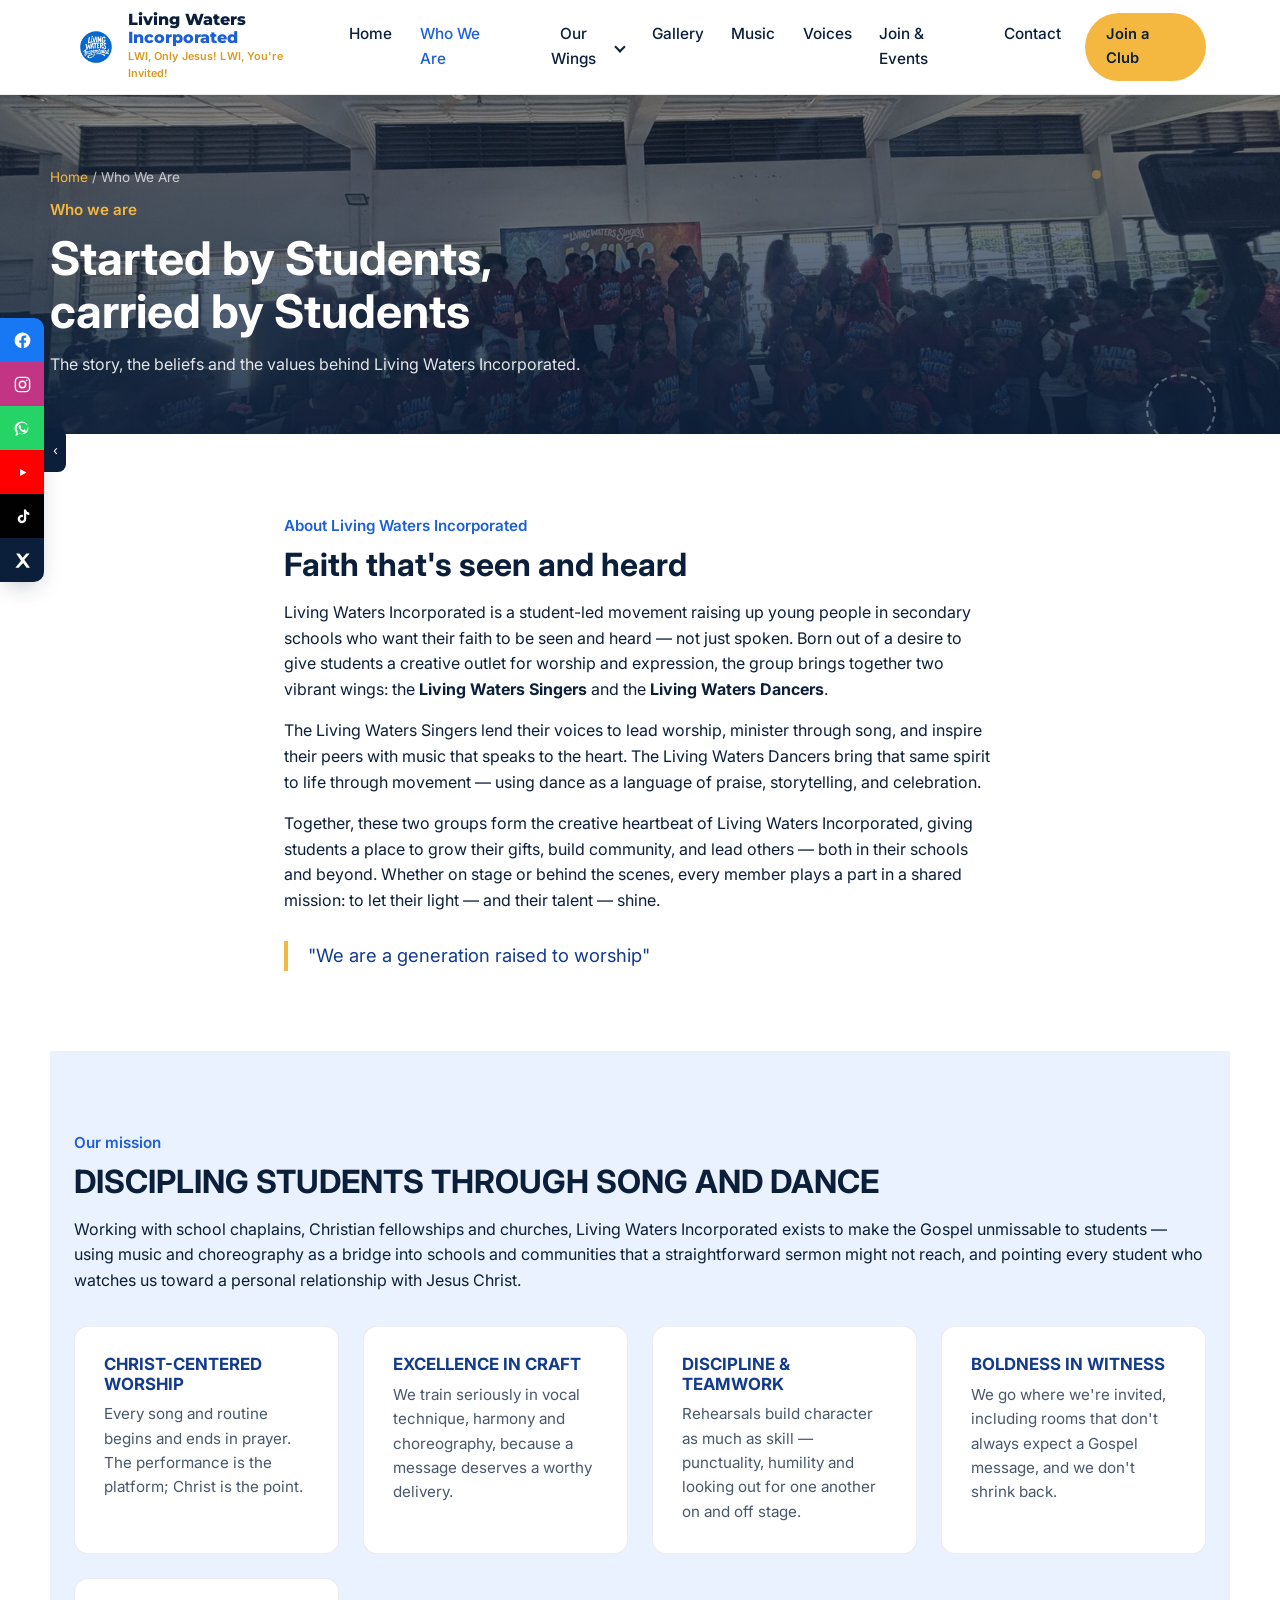
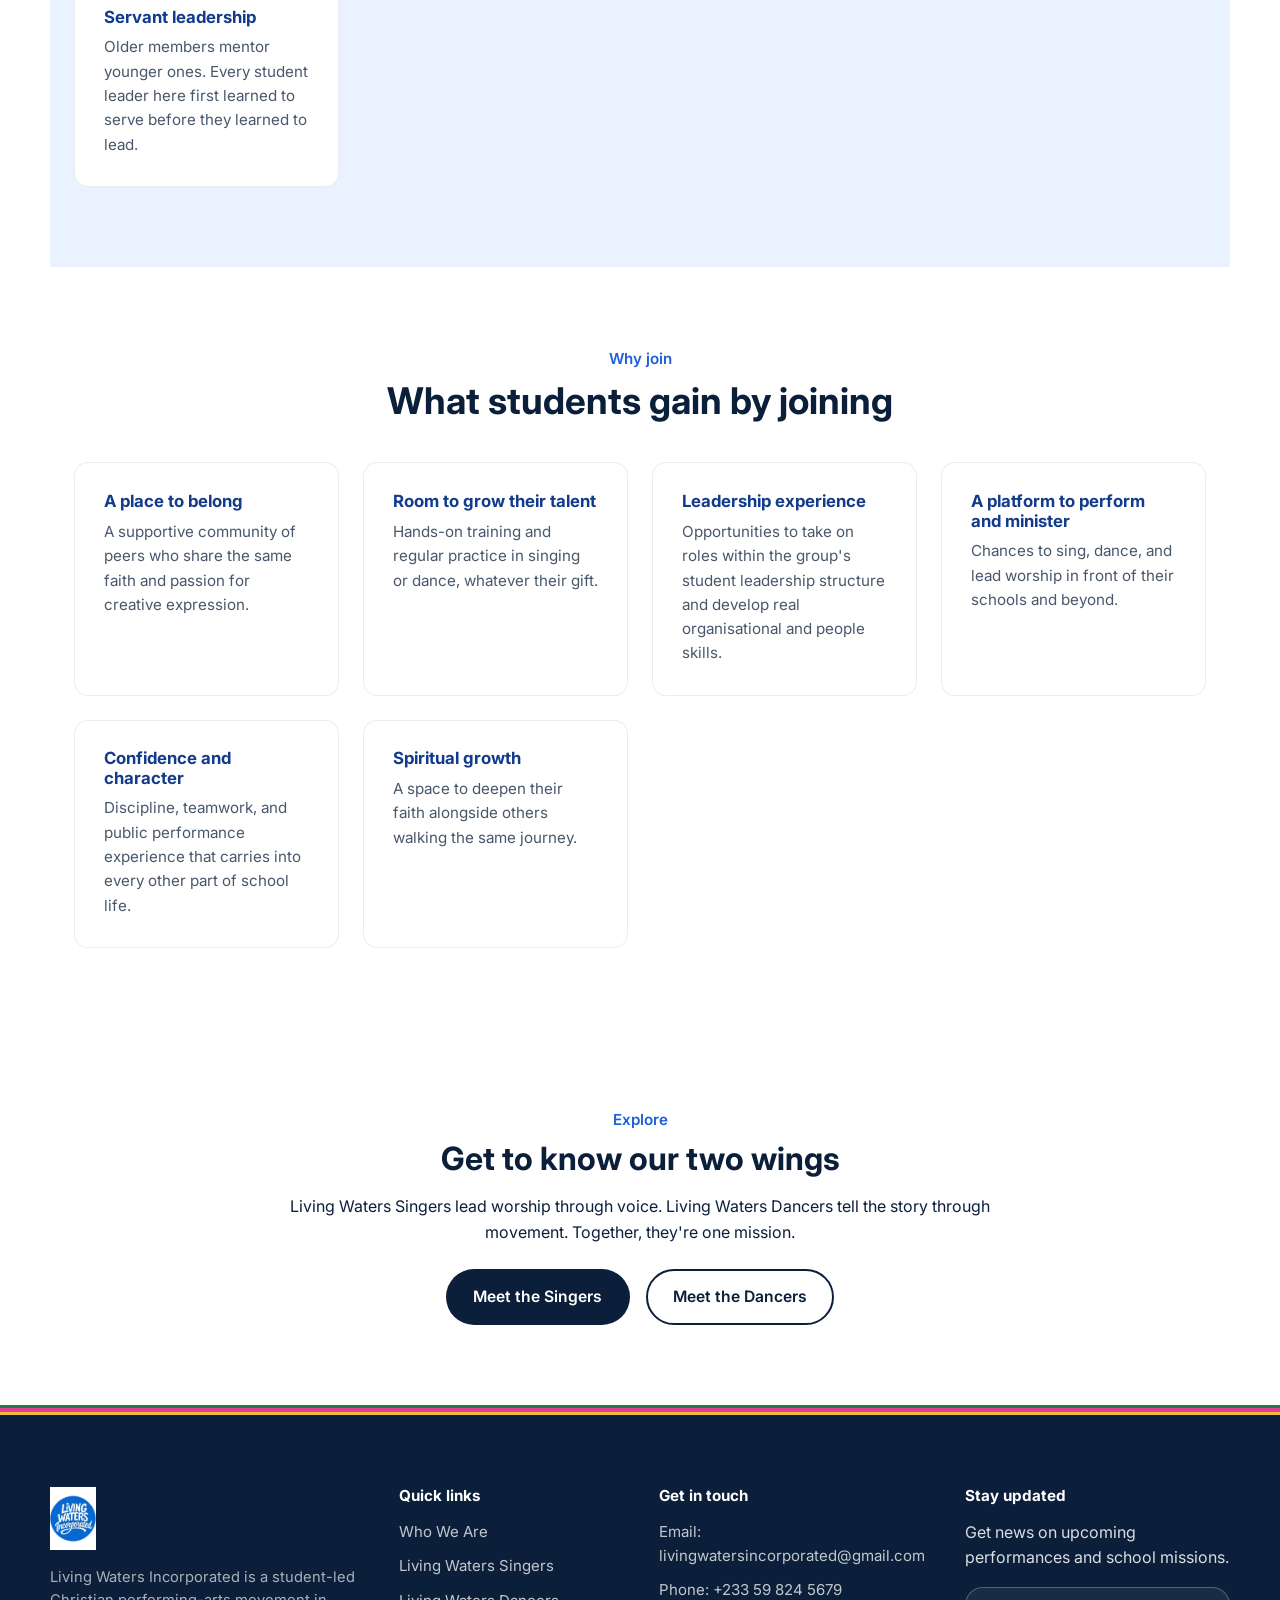
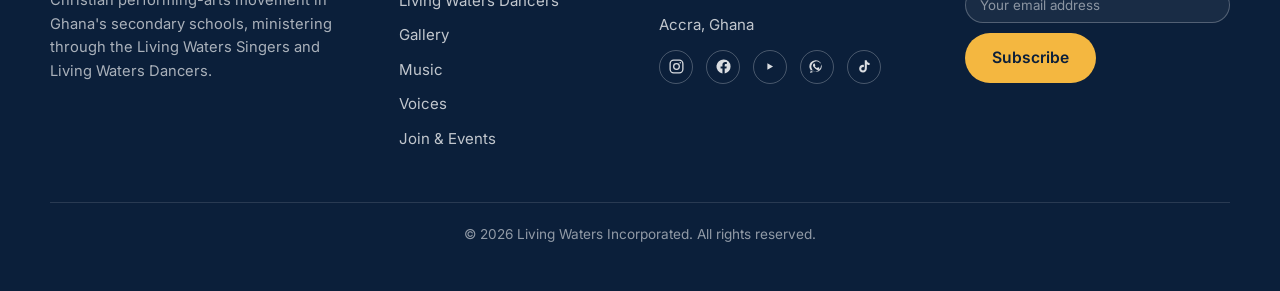
==== about.html @ fdaf9194 "Add files via upload" ====
<!DOCTYPE html>
<html lang="en">
<head>
<meta charset="UTF-8">
<meta name="viewport" content="width=device-width, initial-scale=1.0">
<title>Who We Are — Living Waters Incorporated</title>
<meta name="description" content="The story, beliefs and values behind Living Waters Incorporated.">
<link rel="icon" href="assets/img/logo.png">
<link rel="preconnect" href="https://fonts.googleapis.com">
<link href="https://fonts.googleapis.com/css2?family=Inter:wght@400;500;600;700;800&family=Montserrat:wght@700;800;900&display=swap" rel="stylesheet">
<link rel="stylesheet" href="css/style.css">
</head>
<body>

<a class="skip-link" href="#main">Skip to content</a>

<header class="site-header" id="top">
  <div class="header-inner">
    <a href="/" class="brand">
      <img src="assets/img/logo.png" alt="Living Waters Incorporated logo" class="brand-mark">
      <span class="brand-text">
        <span class="brand-name">Living Waters<br><em>Incorporated</em></span>
        <span class="brand-tagline">LWI, Only Jesus! LWI, You're Invited!</span>
      </span>
    </a>

    <nav class="main-nav" id="main-nav">
      <a href="/">Home</a>
      <a href="/about" aria-current="page">Who We Are</a>
      <div class="has-dropdown">
        <button class="dropdown-toggle" type="button" aria-haspopup="true" aria-expanded="false">
          Our Wings <span class="caret"></span>
        </button>
        <div class="dropdown">
          <a href="/singers">Living Waters Singers</a>
          <a href="/dancers">Living Waters Dancers</a>
        </div>
      </div>
      <a href="/gallery">Gallery</a>
      <a href="/music">Music</a>
      <a href="/voices">Voices</a>
      <a href="/join">Join &amp; Events</a>
      <a href="/contact">Contact</a>
    </nav>

    <div class="header-actions">
      <a href="/join" class="btn btn-gold">Join a Club</a>
      <button class="nav-toggle" id="navToggle" aria-label="Toggle menu" aria-expanded="false" aria-controls="main-nav">
        <span></span><span></span><span></span>
      </button>
    </div>
  </div>
</header>

<div class="social-float" id="socialFloat">
  <div class="social-float-icons">
    <a class="fb" href="#" aria-label="Facebook"><svg viewBox="0 0 24 24" fill="currentColor" aria-hidden="true"><path d="M22 12a10 10 0 1 0-11.5 9.9v-7H7.9V12h2.6V9.8c0-2.6 1.6-4 3.9-4 1.1 0 2.3.2 2.3.2v2.5h-1.3c-1.3 0-1.7.8-1.7 1.6V12h2.9l-.5 2.9h-2.4v7A10 10 0 0 0 22 12z"/></svg></a>
    <a class="ig" href="https://www.instagram.com/thelivingwatersinc?stkn=MWZjanM5ZnF5bHkyMg==" target="_blank" rel="noopener" aria-label="Instagram"><svg viewBox="0 0 24 24" fill="none" stroke="currentColor" stroke-width="1.8" aria-hidden="true"><rect x="3" y="3" width="18" height="18" rx="5"/><circle cx="12" cy="12" r="4"/><circle cx="17.3" cy="6.7" r="1.1" fill="currentColor" stroke="none"/></svg></a>
    <a class="wa" href="https://wa.me/message/M225V5LJNNC3F1" target="_blank" rel="noopener" aria-label="WhatsApp"><svg viewBox="0 0 24 24" fill="currentColor" aria-hidden="true"><path d="M17.6 6.3A8.8 8.8 0 1 0 7.2 19.9L3 21l1.2-4.1A8.8 8.8 0 0 0 17.6 6.3zM12 19.3a7.3 7.3 0 0 1-3.7-1l-.3-.2-2.5.7.7-2.4-.2-.3A7.3 7.3 0 1 1 12 19.3zm4-5.5c-.2-.1-1.3-.6-1.5-.7-.2-.1-.3-.1-.5.1s-.6.7-.8.9-.3.2-.5.1a6 6 0 0 1-1.8-1.1 6.6 6.6 0 0 1-1.2-1.5c-.1-.2 0-.3.1-.4l.3-.4.2-.3v-.3c0-.1 0-.3-.1-.4s-.5-1.2-.7-1.7-.4-.4-.5-.4h-.5a.9.9 0 0 0-.6.3 2.8 2.8 0 0 0-.9 2.1 4.9 4.9 0 0 0 1 2.5 11 11 0 0 0 4.4 3.9c1.6.7 1.6.5 1.9.4a2.4 2.4 0 0 0 1.5-1.1c.2-.4.2-.7.1-.9s-.2-.1-.4-.2z"/></svg></a>
    <a class="yt" href="https://youtube.com/@thelivingwaterssingers?si=qNHP8lJGj5VKynJq" target="_blank" rel="noopener" aria-label="YouTube"><svg viewBox="0 0 24 24" fill="currentColor" aria-hidden="true"><path d="M9 7.5v9l8-4.5-8-4.5z"/></svg></a>
    <a class="tt" href="https://www.tiktok.com/@thelivingwatersinc?_r=1&_t=ZS-99l5q9Z5Kop" target="_blank" rel="noopener" aria-label="TikTok"><svg viewBox="0 0 24 24" fill="currentColor" aria-hidden="true"><path d="M16.5 3c.4 2.3 1.8 3.8 4.1 4v3c-1.4 0-2.7-.4-3.9-1.2v6.1c0 3.3-2.2 5.6-5.4 5.6-3 0-5.4-2.3-5.4-5.4 0-3 2.4-5.4 5.4-5.4.4 0 .8 0 1.2.1v3.1c-.4-.1-.8-.2-1.2-.2-1.3 0-2.4 1.1-2.4 2.4 0 1.4 1.1 2.4 2.4 2.4 1.5 0 2.5-1.1 2.5-2.7V3h2.7z"/></svg></a>
    <a class="x" href="#" aria-label="X (Twitter)"><svg viewBox="0 0 24 24" fill="currentColor" aria-hidden="true"><path d="M4 3h4.2l4 5.4L16.8 3H21l-6.7 8.2L21.4 21h-4.2l-4.4-5.9L7 21H3l7.1-8.7L4 3z"/></svg></a>
  </div>
  <button class="social-float-toggle" id="socialFloatToggle" aria-expanded="true" aria-label="Toggle social links">
    <span class="chev">&#8249;</span>
  </button>
</div>

<main id="main">
<section class="page-hero">
    <img src="assets/img/about.jpg" alt="">
    <div class="scrim"></div>
    <div class="hi-decor" aria-hidden="true">
      <span class="float-dot" style="width:9px;height:9px; top:22%; right:14%; color:var(--gold);"></span>
      <span class="float-ring" style="width:70px;height:70px; bottom:-10px; right:5%; color:#fff;"></span>
    </div>
    <div class="page-hero-content">
      <p class="breadcrumb"><a href="/">Home</a> / Who We Are</p>
      <p class="kicker" style="color:var(--gold)">Who we are</p>
      <h1>Started by Students, carried by Students</h1>
      <p class="page-hero-lede">The story, the beliefs and the values behind Living Waters Incorporated.</p>
    </div>
  </section>
  <section class="content-section narrow">
    <p class="kicker">About Living Waters Incorporated</p>
    <h2>Faith that's seen and heard</h2>
    <p>Living Waters Incorporated is a student-led movement raising up young people in secondary schools who want their faith to be seen and heard — not just spoken. Born out of a desire to give students a creative outlet for worship and expression, the group brings together two vibrant wings: the <strong>Living Waters Singers</strong> and the <strong>Living Waters Dancers</strong>.</p>
    <p>The Living Waters Singers lend their voices to lead worship, minister through song, and inspire their peers with music that speaks to the heart. The Living Waters Dancers bring that same spirit to life through movement — using dance as a language of praise, storytelling, and celebration.</p>
    <p>Together, these two groups form the creative heartbeat of Living Waters Incorporated, giving students a place to grow their gifts, build community, and lead others — both in their schools and beyond. Whether on stage or behind the scenes, every member plays a part in a shared mission: to let their light — and their talent — shine.</p>
    <blockquote class="pull-quote">"We are a generation raised to worship"</blockquote>
  </section>

  <section class="content-section tint">
    <p class="kicker">Our mission</p>
    <h2>DISCIPLING STUDENTS THROUGH SONG AND DANCE</h2>
    <p>Working with school chaplains, Christian fellowships and churches, Living Waters Incorporated exists to make the Gospel unmissable to students — using music and choreography as a bridge into schools and communities that a straightforward sermon might not reach, and pointing every student who watches us toward a personal relationship with Jesus Christ.</p>

    <div class="values-grid">
      <div class="value-card">
        <h3>CHRIST-CENTERED WORSHIP</h3>
        <p>Every song and routine begins and ends in prayer. The performance is the platform; Christ is the point.</p>
      </div>
      <div class="value-card">
        <h3>EXCELLENCE IN CRAFT</h3>
        <p>We train seriously in vocal technique, harmony and choreography, because a message deserves a worthy delivery.</p>
      </div>
      <div class="value-card">
        <h3>DISCIPLINE &amp; TEAMWORK</h3>
        <p>Rehearsals build character as much as skill — punctuality, humility and looking out for one another on and off stage.</p>
      </div>
      <div class="value-card">
        <h3>BOLDNESS IN WITNESS</h3>
        <p>We go where we're invited, including rooms that don't always expect a Gospel message, and we don't shrink back.</p>
      </div>
      <div class="value-card">
        <h3>Servant leadership</h3>
        <p>Older members mentor younger ones. Every student leader here first learned to serve before they learned to lead.</p>
      </div>
    </div>
  </section>

  <section class="content-section">
    <div class="section-head">
      <p class="kicker">Why join</p>
      <h2>What students gain by joining</h2>
    </div>
    <div class="values-grid">
      <div class="value-card">
        <h3>A place to belong</h3>
        <p>A supportive community of peers who share the same faith and passion for creative expression.</p>
      </div>
      <div class="value-card">
        <h3>Room to grow their talent</h3>
        <p>Hands-on training and regular practice in singing or dance, whatever their gift.</p>
      </div>
      <div class="value-card">
        <h3>Leadership experience</h3>
        <p>Opportunities to take on roles within the group's student leadership structure and develop real organisational and people skills.</p>
      </div>
      <div class="value-card">
        <h3>A platform to perform and minister</h3>
        <p>Chances to sing, dance, and lead worship in front of their schools and beyond.</p>
      </div>
      <div class="value-card">
        <h3>Confidence and character</h3>
        <p>Discipline, teamwork, and public performance experience that carries into every other part of school life.</p>
      </div>
      <div class="value-card">
        <h3>Spiritual growth</h3>
        <p>A space to deepen their faith alongside others walking the same journey.</p>
      </div>
    </div>
  </section>

  <section class="content-section narrow" style="text-align:center;">
    <p class="kicker">Explore</p>
    <h2>Get to know our two wings</h2>
    <p>Living Waters Singers lead worship through voice. Living Waters Dancers tell the story through movement. Together, they're one mission.</p>
    <div class="join-actions" style="justify-content:center; display:flex; gap:1em; flex-wrap:wrap;">
      <a href="/singers" class="btn btn-navy">Meet the Singers</a>
      <a href="/dancers" class="btn btn-outline-navy">Meet the Dancers</a>
    </div>
  </section>

</main>

<div class="brand-stripe"><span class="s1"></span><span class="s2"></span><span class="s3"></span></div>

<footer class="site-footer" id="contact-footer">
  <div class="footer-grid">
    <div class="footer-brand">
      <img src="assets/img/logo.png" alt="Living Waters Incorporated logo" class="footer-logo">
      <p>Living Waters Incorporated is a student-led Christian performing-arts movement in Ghana's secondary schools, ministering through the Living Waters Singers and Living Waters Dancers.</p>
    </div>

    <div class="footer-links">
      <h4>Quick links</h4>
      <a href="/about">Who We Are</a>
      <a href="/singers">Living Waters Singers</a>
      <a href="/dancers">Living Waters Dancers</a>
      <a href="/gallery">Gallery</a>
      <a href="/music">Music</a>
      <a href="/voices">Voices</a>
      <a href="/join">Join &amp; Events</a>
    </div>

    <div class="footer-contact">
      <h4>Get in touch</h4>
      <p>Email: <a href="mailto:livingwatersincorporated@gmail.com">livingwatersincorporated@gmail.com</a></p>
      <p>Phone: <a href="tel:+233598245679">+233 59 824 5679</a></p>
      <p>Accra, Ghana</p>
      <div class="footer-social">
        <a href="https://www.instagram.com/thelivingwatersinc?stkn=MWZjanM5ZnF5bHkyMg==" target="_blank" rel="noopener" aria-label="Instagram"><svg viewBox="0 0 24 24" fill="none" stroke="currentColor" stroke-width="1.8" aria-hidden="true"><rect x="3" y="3" width="18" height="18" rx="5"/><circle cx="12" cy="12" r="4"/><circle cx="17.3" cy="6.7" r="1.1" fill="currentColor" stroke="none"/></svg></a>
        <a href="#" aria-label="Facebook"><svg viewBox="0 0 24 24" fill="currentColor" aria-hidden="true"><path d="M22 12a10 10 0 1 0-11.5 9.9v-7H7.9V12h2.6V9.8c0-2.6 1.6-4 3.9-4 1.1 0 2.3.2 2.3.2v2.5h-1.3c-1.3 0-1.7.8-1.7 1.6V12h2.9l-.5 2.9h-2.4v7A10 10 0 0 0 22 12z"/></svg></a>
        <a href="https://youtube.com/@thelivingwaterssingers?si=qNHP8lJGj5VKynJq" target="_blank" rel="noopener" aria-label="YouTube"><svg viewBox="0 0 24 24" fill="currentColor" aria-hidden="true"><path d="M9 7.5v9l8-4.5-8-4.5z"/></svg></a>
        <a href="https://wa.me/message/M225V5LJNNC3F1" target="_blank" rel="noopener" aria-label="WhatsApp"><svg viewBox="0 0 24 24" fill="currentColor" aria-hidden="true"><path d="M17.6 6.3A8.8 8.8 0 1 0 7.2 19.9L3 21l1.2-4.1A8.8 8.8 0 0 0 17.6 6.3zM12 19.3a7.3 7.3 0 0 1-3.7-1l-.3-.2-2.5.7.7-2.4-.2-.3A7.3 7.3 0 1 1 12 19.3zm4-5.5c-.2-.1-1.3-.6-1.5-.7-.2-.1-.3-.1-.5.1s-.6.7-.8.9-.3.2-.5.1a6 6 0 0 1-1.8-1.1 6.6 6.6 0 0 1-1.2-1.5c-.1-.2 0-.3.1-.4l.3-.4.2-.3v-.3c0-.1 0-.3-.1-.4s-.5-1.2-.7-1.7-.4-.4-.5-.4h-.5a.9.9 0 0 0-.6.3 2.8 2.8 0 0 0-.9 2.1 4.9 4.9 0 0 0 1 2.5 11 11 0 0 0 4.4 3.9c1.6.7 1.6.5 1.9.4a2.4 2.4 0 0 0 1.5-1.1c.2-.4.2-.7.1-.9s-.2-.1-.4-.2z"/></svg></a>
        <a href="https://www.tiktok.com/@thelivingwatersinc?_r=1&_t=ZS-99l5q9Z5Kop" target="_blank" rel="noopener" aria-label="TikTok"><svg viewBox="0 0 24 24" fill="currentColor" aria-hidden="true"><path d="M16.5 3c.4 2.3 1.8 3.8 4.1 4v3c-1.4 0-2.7-.4-3.9-1.2v6.1c0 3.3-2.2 5.6-5.4 5.6-3 0-5.4-2.3-5.4-5.4 0-3 2.4-5.4 5.4-5.4.4 0 .8 0 1.2.1v3.1c-.4-.1-.8-.2-1.2-.2-1.3 0-2.4 1.1-2.4 2.4 0 1.4 1.1 2.4 2.4 2.4 1.5 0 2.5-1.1 2.5-2.7V3h2.7z"/></svg></a>
      </div>
    </div>

    <div class="footer-newsletter">
      <h4>Stay updated</h4>
      <p>Get news on upcoming performances and school missions.</p>
      <form id="newsletterForm" class="newsletter-form">
        <label for="newsletterEmail" class="sr-only">Email address</label>
        <input type="email" id="newsletterEmail" placeholder="Your email address" required>
        <button type="submit" class="btn btn-gold">Subscribe</button>
      </form>
      <p class="form-note" id="newsletterNote" role="status"></p>
    </div>
  </div>

  <div class="footer-bottom">
    <p>&copy; <span id="year"></span> Living Waters Incorporated. All rights reserved.</p>
  </div>
</footer>

<button id="backToTop" class="back-to-top" aria-label="Back to top">&#8593;</button>

<div class="lightbox" id="lightbox" hidden>
  <button class="lightbox-close" id="lightboxClose" aria-label="Close image">&times;</button>
  <img src="" alt="" id="lightboxImg">
  <video id="lightboxVideo" controls playsinline hidden></video>
</div>

<script src="js/emailjs.js"></script>
<script src="js/script.js"></script>
<script src="js/tawkto.js" async></script>
</body>
</html>
---- css/style.css ----
/* ============================================
   Living Waters Incorporated — Stylesheet
   ============================================ */

:root {
  --ink: #0B1F3A;
  --blue: #1E5FD8;
  --blue-deep: #123B8C;
  --sky: #EAF2FF;
  --white: #FFFFFF;
  --gold: #F4B740;
  --gold-deep: #DA9A1F;
  --green: #1F7A4D;
  --green-bright: #34B36A;
  --pink: #E63E96;

  --font-display: "Inter", "Segoe UI", sans-serif;
  --font-body: "Inter", "Segoe UI", sans-serif;

  --max-width: 1180px;
  --radius: 14px;
  --transition: 220ms ease;
}

/* ---------- Reset ---------- */
* { box-sizing: border-box; }
html { scroll-behavior: smooth; }
body {
  margin: 0;
  font-family: var(--font-body);
  color: var(--ink);
  background: var(--white);
  line-height: 1.6;
  -webkit-font-smoothing: antialiased;
}
img { max-width: 100%; display: block; }
a { color: inherit; text-decoration: none; }
h1, h2, h3, h4 {
  font-family: var(--font-display);
  font-weight: 700;
  line-height: 1.15;
  margin: 0 0 0.5em;
}
p { margin: 0 0 1em; }
ul { margin: 0; padding: 0; list-style: none; }
button { font-family: inherit; cursor: pointer; }

.sr-only {
  position: absolute;
  width: 1px; height: 1px;
  padding: 0; margin: -1px;
  overflow: hidden;
  clip: rect(0,0,0,0);
  white-space: nowrap; border: 0;
}

.skip-link {
  position: absolute;
  left: -999px;
  top: 0;
  background: var(--gold);
  color: var(--ink);
  padding: 10px 16px;
  z-index: 1000;
  font-weight: 600;
}
.skip-link:focus { left: 10px; top: 10px; }

:focus-visible {
  outline: 3px solid var(--gold);
  outline-offset: 2px;
}

.kicker {
  font-family: var(--font-body);
  font-weight: 600;
  font-size: 0.95rem;
  color: var(--blue);
  margin: 0 0 0.6em;
}
.section-head.light .kicker { color: var(--gold); }

/* ---------- Buttons ---------- */
.btn {
  display: inline-block;
  padding: 0.85em 1.6em;
  border-radius: 999px;
  font-weight: 600;
  font-size: 0.98rem;
  transition: transform var(--transition), background var(--transition), box-shadow var(--transition);
  border: 2px solid transparent;
}
.btn:hover { transform: translateY(-2px); }

.btn-gold {
  background: var(--gold);
  color: var(--ink);
}
.btn-gold:hover { background: var(--gold-deep); }

.btn-outline {
  background: transparent;
  color: var(--white);
  border-color: rgba(255,255,255,0.7);
}
.btn-outline:hover { background: rgba(255,255,255,0.12); }

.btn-navy {
  background: var(--ink);
  color: var(--white);
}
.btn-navy:hover { background: var(--blue-deep); }

.btn-outline-navy {
  background: transparent;
  color: var(--ink);
  border-color: var(--ink);
}
.btn-outline-navy:hover { background: var(--ink); color: var(--white); }

.link-arrow {
  display: inline-flex;
  align-items: center;
  gap: 0.4em;
  font-weight: 600;
  color: var(--blue);
  border-bottom: 2px solid transparent;
  transition: border-color var(--transition);
}
.link-arrow:hover { border-color: var(--blue); }
.wing-dancers .link-arrow { color: var(--gold-deep); }
.wing-dancers .link-arrow:hover { border-color: var(--gold-deep); }

/* ---------- Nav dropdown ---------- */
.has-dropdown { position: relative; }
.dropdown-toggle {
  background: none;
  border: none;
  font: inherit;
  color: inherit;
  padding: 0.3em 0;
  display: inline-flex;
  align-items: center;
  gap: 0.35em;
}
.dropdown-toggle .caret {
  width: 8px; height: 8px;
  border-right: 2px solid currentColor;
  border-bottom: 2px solid currentColor;
  transform: rotate(45deg);
  transition: transform var(--transition);
}
.has-dropdown.open .dropdown-toggle .caret { transform: rotate(-135deg); }

.dropdown {
  position: absolute;
  top: calc(100% + 12px);
  left: 50%;
  transform: translate(-50%, 6px);
  background: var(--white);
  border-radius: 12px;
  box-shadow: 0 18px 40px -18px rgba(11,31,58,0.4);
  padding: 0.5em;
  min-width: 190px;
  opacity: 0;
  pointer-events: none;
  transition: opacity var(--transition), transform var(--transition);
  z-index: 10;
}
.dropdown a {
  display: block;
  padding: 0.6em 0.8em;
  border-radius: 8px;
  font-size: 0.94rem;
}
.dropdown a:hover { background: var(--sky); }

@media (hover: hover) {
  .has-dropdown:hover .dropdown { opacity: 1; pointer-events: auto; transform: translate(-50%, 0); }
}
.has-dropdown.open .dropdown { opacity: 1; pointer-events: auto; transform: translate(-50%, 0); }

.main-nav a[aria-current="page"],
.main-nav .dropdown-toggle[aria-current="page"] { color: var(--blue); }

/* ---------- Page hero (sub-pages) ---------- */
.page-hero {
  position: relative;
  padding: 4.5em 1.5em 3.5em;
  color: var(--white);
  overflow: hidden;
  min-height: 280px;
  display: flex;
  align-items: flex-end;
}
.page-hero img {
  position: absolute; inset: 0;
  width: 100%; height: 100%;
  object-fit: cover;
  z-index: 0;
}
.page-hero .scrim {
  position: absolute; inset: 0;
  background: linear-gradient(180deg, rgba(11,31,58,0.45) 0%, rgba(11,31,58,0.88) 100%);
  z-index: 1;
}
.page-hero-content {
  position: relative;
  z-index: 2;
  max-width: var(--max-width);
  margin: 0 auto;
  width: 100%;
}
.breadcrumb {
  font-size: 0.85rem;
  color: rgba(255,255,255,0.7);
  margin-bottom: 0.7em;
}
.breadcrumb a { color: var(--gold); }
.breadcrumb a:hover { text-decoration: underline; }
.page-hero h1 {
  font-size: clamp(1.9rem, 4.2vw, 2.9rem);
  max-width: 20ch;
  margin-bottom: 0.3em;
}
.page-hero-lede {
  max-width: 56ch;
  color: rgba(255,255,255,0.88);
  margin: 0;
}

/* ---------- Generic content section ---------- */
.content-section { padding: 5em 1.5em; max-width: var(--max-width); margin: 0 auto; }
.content-section.narrow { max-width: 760px; }
.content-section h2 { font-size: clamp(1.5rem, 3vw, 2rem); }
.content-section.tint { background: var(--sky); }

.values-grid {
  display: grid;
  grid-template-columns: repeat(auto-fit, minmax(220px, 1fr));
  gap: 1.5em;
  margin-top: 2em;
}
.value-card {
  background: var(--white);
  border: 1px solid rgba(11,31,58,0.08);
  border-radius: var(--radius);
  padding: 1.8em;
}
.value-card h3 { font-size: 1.05rem; color: var(--blue-deep); }
.value-card p { margin: 0; font-size: 0.95rem; color: rgba(11,31,58,0.75); }

/* ---------- Wing detail pages ---------- */
.wing-detail-hero { display: grid; grid-template-columns: 1fr 1fr; gap: 3em; align-items: center; }
.wing-detail-hero img { border-radius: var(--radius); box-shadow: 0 20px 45px -20px rgba(11,31,58,0.4); }
.wing-list { margin: 1.5em 0 0; padding: 0; }
.wing-list li {
  list-style: none;
  padding: 0.9em 0 0.9em 1.9em;
  border-bottom: 1px solid rgba(11,31,58,0.08);
  position: relative;
}
.wing-list li::before {
  content: "";
  position: absolute;
  left: 0; top: 1.25em;
  width: 9px; height: 9px;
  border-radius: 50%;
  background: var(--blue);
}
.dancers-page .wing-list li::before { background: var(--gold-deep); }

/* ---------- Promo / ad card (poster spotlight) ---------- */
.ad-card {
  display: grid;
  grid-template-columns: minmax(200px, 300px) 1fr;
  gap: 3em;
  align-items: center;
  max-width: var(--max-width);
  margin: 0 auto;
}
.ad-media img {
  width: 100%;
  border-radius: var(--radius);
  box-shadow: 0 22px 48px -20px rgba(11,31,58,0.45);
}
.ad-copy h2 { font-size: clamp(1.5rem, 3vw, 2.1rem); }

.strip-gallery {
  display: grid;
  grid-template-columns: repeat(3, 1fr);
  gap: 1em;
  margin-top: 1em;
}
.strip-gallery img { border-radius: 10px; height: 220px; object-fit: cover; }

/* ---------- Voices grid page ---------- */
.voices-page-section { background: var(--ink); color: var(--white); padding: 5em 1.5em; }
.voices-grid-page {
  max-width: var(--max-width);
  margin: 0 auto;
  display: grid;
  grid-template-columns: repeat(2, 1fr);
  gap: 1.5em;
}
.voices-grid-page .voice-card { flex: none; margin: 0; }

/* ---------- Forms (contact / join) ---------- */
.form-grid {
  display: grid;
  grid-template-columns: 1.1fr 0.9fr;
  gap: 3em;
  align-items: start;
}
.site-form {
  background: var(--white);
  border: 1px solid rgba(11,31,58,0.1);
  border-radius: var(--radius);
  padding: 2.2em;
}
.site-form .form-row { margin-bottom: 1.1em; }
.site-form label {
  display: block;
  font-size: 0.88rem;
  font-weight: 600;
  margin-bottom: 0.4em;
  color: var(--ink);
}
.site-form input,
.site-form select,
.site-form textarea {
  width: 100%;
  padding: 0.8em 1em;
  border-radius: 10px;
  border: 1px solid rgba(11,31,58,0.18);
  font-family: inherit;
  font-size: 0.96rem;
  background: var(--white);
  color: var(--ink);
}
.site-form textarea { min-height: 130px; resize: vertical; }
.site-form .form-note { color: var(--blue-deep); }

.info-card {
  background: var(--sky);
  border-radius: var(--radius);
  padding: 2.2em;
  margin-bottom: 1.5em;
}
.info-card h3 { font-size: 1.05rem; margin-bottom: 0.7em; }
.info-card p { margin-bottom: 0.6em; font-size: 0.96rem; }
.info-card a:hover { color: var(--blue); }

.map-placeholder {
  background: var(--ink);
  color: rgba(255,255,255,0.7);
  border-radius: var(--radius);
  min-height: 180px;
  display: flex;
  align-items: center;
  justify-content: center;
  font-size: 0.9rem;
  text-align: center;
  padding: 1.5em;
}

/* ---------- Music page: Apple Music + YouTube embeds ---------- */
.music-grid {
  display: grid;
  grid-template-columns: repeat(auto-fit, minmax(280px, 1fr));
  gap: 2em;
  max-width: var(--max-width);
  margin: 0 auto;
}
.music-embed {
  background: var(--white);
  border-radius: var(--radius);
  overflow: hidden;
  box-shadow: 0 18px 40px -22px rgba(11,31,58,0.35);
}
.music-embed iframe { width: 100%; border: none; display: block; }
.music-embed-caption {
  padding: 1em 1.3em 1.3em;
  font-size: 0.92rem;
  color: rgba(11,31,58,0.7);
}
.music-embed-caption strong { color: var(--ink); }

.video-grid {
  display: grid;
  grid-template-columns: repeat(auto-fit, minmax(300px, 1fr));
  gap: 1.8em;
  max-width: var(--max-width);
  margin: 0 auto;
}
.video-embed {
  position: relative;
  width: 100%;
  aspect-ratio: 16 / 9;
  border-radius: var(--radius);
  overflow: hidden;
  box-shadow: 0 18px 40px -22px rgba(11,31,58,0.35);
  background: var(--ink);
}
.video-embed iframe {
  position: absolute;
  inset: 0;
  width: 100%;
  height: 100%;
  border: none;
}

/* ---------- Photo collage (tilted overlapping frames) ---------- */
.collage {
  position: relative;
  max-width: 900px;
  margin: 3em auto 2em;
  height: 380px;
}
.collage-frame {
  position: absolute;
  border: 8px solid var(--white);
  border-radius: 4px;
  box-shadow: 0 20px 45px -18px rgba(11,31,58,0.5);
  overflow: hidden;
  transition: transform var(--transition), box-shadow var(--transition);
}
.collage-frame img { width: 100%; height: 100%; object-fit: cover; display: block; }
.collage-frame:hover { transform: scale(1.04) rotate(0deg) !important; box-shadow: 0 26px 55px -16px rgba(11,31,58,0.55); z-index: 5; }

.collage-frame.c1 { width: 34%; left: 2%; top: 12%; height: 60%; transform: rotate(-8deg); z-index: 2; }
.collage-frame.c2 { width: 38%; left: 32%; top: 0; height: 78%; transform: rotate(3deg); z-index: 3; }
.collage-frame.c3 { width: 34%; right: 2%; top: 16%; height: 62%; transform: rotate(9deg); z-index: 1; }

@media (max-width: 780px) {
  .brand-tagline { display: none; }
  .collage { height: 320px; }
  .collage-frame.c1 { width: 44%; left: 0; top: 10%; height: 50%; }
  .collage-frame.c2 { width: 48%; left: 26%; top: 0; height: 66%; }
  .collage-frame.c3 { width: 44%; right: 0; top: 20%; height: 50%; }
}

/* ---------- Event cards (join page) ---------- */
.events-list { display: grid; gap: 1.2em; margin-top: 1.5em; }
.event-card {
  display: flex;
  gap: 1.5em;
  align-items: center;
  background: var(--white);
  border: 1px solid rgba(11,31,58,0.08);
  border-radius: var(--radius);
  padding: 1.5em;
}
.event-card .event-when {
  flex: 0 0 auto;
  background: var(--sky);
  color: var(--blue-deep);
  border-radius: 10px;
  padding: 0.8em 1.1em;
  text-align: center;
  font-family: var(--font-display);
  min-width: 76px;
}
.event-card .event-when .day { display: block; font-size: 1.3rem; line-height: 1; }
.event-card .event-when .month { display: block; font-size: 0.75rem; text-transform: uppercase; }
.event-card h3 { margin: 0 0 0.3em; font-size: 1.05rem; }
.event-card p { margin: 0; font-size: 0.92rem; color: rgba(11,31,58,0.7); }

/* ---------- Header ---------- */
.site-header {
  position: sticky;
  top: 0;
  z-index: 100;
  background: rgba(255,255,255,0.92);
  backdrop-filter: blur(8px);
  border-bottom: 1px solid rgba(11,31,58,0.08);
}
.header-inner {
  max-width: var(--max-width);
  margin: 0 auto;
  padding: 0.7em 1.5em;
  display: flex;
  align-items: center;
  justify-content: space-between;
  gap: 1.5em;
}
.brand {
  display: flex;
  align-items: center;
  gap: 0.6em;
}
.brand-mark { width: 44px; height: 44px; object-fit: contain; flex-shrink: 0; }
.brand-text { display: flex; flex-direction: column; }
.brand-name {
  font-family: "Montserrat", "Segoe UI", sans-serif;
  font-weight: 800;
  font-size: 1rem;
  line-height: 1.1;
  color: var(--ink);
}
.brand-name em { font-style: normal; color: var(--blue); }
.brand-tagline {
  font-size: 0.68rem;
  font-weight: 600;
  color: var(--gold-deep);
  letter-spacing: 0.01em;
  margin-top: 0.15em;
}

.main-nav {
  display: flex;
  gap: 1.8em;
  font-weight: 500;
  font-size: 0.96rem;
}
.main-nav a { position: relative; padding: 0.3em 0; }
.main-nav a::after {
  content: "";
  position: absolute;
  left: 0; right: 0; bottom: -2px;
  height: 2px;
  background: var(--blue);
  transform: scaleX(0);
  transform-origin: left;
  transition: transform var(--transition);
}
.main-nav a:hover::after { transform: scaleX(1); }

.header-actions { display: flex; align-items: center; gap: 1em; }
.header-actions .btn { padding: 0.6em 1.3em; font-size: 0.92rem; }

.nav-toggle {
  display: none;
  flex-direction: column;
  justify-content: center;
  gap: 5px;
  width: 34px; height: 34px;
  background: none; border: none;
}
.nav-toggle span {
  width: 100%; height: 2px;
  background: var(--ink);
  border-radius: 2px;
}

/* ---------- Hero slider ---------- */
.hero-slider {
  position: relative;
  height: 74vh;
  min-height: 460px;
  overflow: hidden;
  background: var(--ink);
}
.hs-track { position: absolute; inset: 0; }
.hs-slide {
  position: absolute;
  inset: 0;
  opacity: 0;
  transition: opacity 0.6s ease;
}
.hs-slide.is-active { opacity: 1; z-index: 1; }
.hs-slide img { width: 100%; height: 100%; object-fit: cover; }

.hs-caption {
  position: absolute;
  left: 6vw;
  top: 2.2em;
  z-index: 3;
  display: flex;
  flex-direction: column;
  gap: 0.3em;
  opacity: 0;
  transform: translateY(-26px);
  transition: opacity 550ms ease, transform 550ms ease;
  transition-delay: 0ms;
}
.hs-slide.is-active .hs-caption {
  opacity: 1;
  transform: translateY(0);
  transition-delay: 350ms;
}
.hs-caption-tag {
  display: inline-block;
  align-self: flex-start;
  background: var(--gold);
  color: var(--ink);
  font-weight: 700;
  font-size: 0.78rem;
  letter-spacing: 0.02em;
  padding: 0.35em 0.9em;
  border-radius: 999px;
}
.hs-caption-title {
  font-family: var(--font-display);
  font-weight: 700;
  font-size: clamp(1.1rem, 2.6vw, 1.6rem);
  color: var(--white);
  text-shadow: 0 2px 12px rgba(11,31,58,0.6);
}

.hs-scrim {
  position: absolute;
  inset: 0;
  background: linear-gradient(180deg, rgba(11,31,58,0.25) 0%, rgba(11,31,58,0.15) 40%, rgba(11,31,58,0.55) 100%);
  z-index: 2;
}
.hs-decor { position: absolute; inset: 0; overflow: hidden; pointer-events: none; z-index: 3; }

.hs-arrows-group {
  position: absolute;
  right: 1.5em; bottom: 1.8em;
  z-index: 4;
  display: flex;
  gap: 0.8em;
}
.hs-arrow {
  position: static;
  width: 46px; height: 46px;
  border-radius: 50%;
  border: 1px solid rgba(255,255,255,0.5);
  background: rgba(11,31,58,0.35);
  color: var(--white);
  font-size: 1.1rem;
  transition: background var(--transition);
}
.hs-arrow:hover { background: rgba(11,31,58,0.6); }

.hs-pagination {
  position: absolute;
  left: 5.4em; top: 50%;
  transform: translateY(-50%);
  z-index: 4;
  display: flex;
  flex-direction: column;
  gap: 1em;
}
.hs-page {
  background: none;
  border: none;
  color: rgba(255,255,255,0.55);
  font-family: var(--font-display);
  font-size: 0.95rem;
  padding: 0.3em;
  position: relative;
}
.hs-page.is-active { color: var(--white); }
.hs-page.is-active::before {
  content: "";
  position: absolute;
  left: -0.9em; top: 50%;
  transform: translateY(-50%);
  width: 6px; height: 6px;
  border-radius: 50%;
  background: var(--gold);
}

/* ---------- Hero intro (text now lives here, after the slider) ---------- */
.hero-intro {
  position: relative;
  background: var(--sky);
  padding: 4.5em 1.5em;
  overflow: hidden;
}
.hero-intro-inner {
  position: relative;
  z-index: 2;
  max-width: 760px;
  margin: 0 auto;
  text-align: center;
}
.hero-intro .kicker { color: var(--blue); justify-content: center; }
.hero-intro h1 {
  font-size: clamp(2rem, 5vw, 3.2rem);
  margin-bottom: 0.4em;
}
.hero-intro .hero-lede {
  max-width: 52ch;
  margin: 0 auto 1.6em;
  font-size: 1.08rem;
  color: rgba(11,31,58,0.75);
}
.hero-intro .hero-actions {
  display: flex;
  justify-content: center;
  gap: 1em;
  flex-wrap: wrap;
}
.hi-decor { position: absolute; inset: 0; overflow: hidden; pointer-events: none; z-index: 1; }

/* ---------- Ambient floating shapes (used across sections) ---------- */
.float-dot, .float-ring {
  position: absolute;
  border-radius: 50%;
  pointer-events: none;
}
.float-dot { background: currentColor; opacity: 0.35; }
.float-ring { border: 2px dashed currentColor; opacity: 0.3; }

@media (prefers-reduced-motion: no-preference) {
  .float-dot { animation: floatY 6s ease-in-out infinite; }
  .float-ring { animation: spinSlow 32s linear infinite; }
}
@keyframes floatY {
  0%, 100% { transform: translateY(0); }
  50% { transform: translateY(-16px); }
}
@keyframes spinSlow {
  from { transform: rotate(0deg); }
  to { transform: rotate(360deg); }
}

.wave-divider {
  position: absolute;
  left: 0; right: 0; bottom: -1px;
  width: 100%; height: 60px;
  z-index: 3;
}
.wave-divider path { fill: var(--sky); }

/* ---------- Scroll reveal ---------- */
.reveal {
  opacity: 0;
  transform: translateY(22px);
  transition: opacity 650ms ease, transform 650ms ease;
}
.reveal.in-view { opacity: 1; transform: translateY(0); }
@media (prefers-reduced-motion: reduce) {
  .reveal { opacity: 1; transform: none; transition: none; }
}

/* ---------- Stats ---------- */
.stats {
  background: var(--ink);
  color: var(--white);
  padding: 3em 1.5em;
}
.stats-inner {
  max-width: var(--max-width);
  margin: 0 auto;
  display: grid;
  grid-template-columns: repeat(4, 1fr);
  gap: 1.5em;
  text-align: center;
}
.stat-number {
  display: block;
  font-family: var(--font-display);
  font-size: clamp(2rem, 4vw, 2.8rem);
  color: var(--gold);
}
.stat-label {
  font-size: 0.92rem;
  color: rgba(255,255,255,0.75);
}

/* ---------- Section heads ---------- */
.section-head {
  max-width: var(--max-width);
  margin: 0 auto;
  padding: 0 1.5em;
  text-align: center;
  margin-bottom: 2.5em;
}
.section-head h2 { font-size: clamp(1.6rem, 3.5vw, 2.3rem); }

/* ---------- About ---------- */
.about {
  padding: 5.5em 1.5em;
  background: var(--white);
}
.about-grid {
  max-width: var(--max-width);
  margin: 0 auto;
  display: grid;
  grid-template-columns: 1fr 1.1fr;
  gap: 3.5em;
  align-items: center;
}
.about-image img {
  border-radius: var(--radius);
  box-shadow: 0 20px 45px -20px rgba(11,31,58,0.4);
}
.about-copy h2 { font-size: clamp(1.6rem, 3.3vw, 2.2rem); }
.pull-quote {
  margin: 1.5em 0 0;
  padding-left: 1.1em;
  border-left: 4px solid var(--gold);
  font-family: var(--font-display);
  font-size: 1.15rem;
  color: var(--blue-deep);
}

/* ---------- Wings ---------- */
.wings { padding: 5.5em 0; background: var(--sky); }
.wing {
  display: grid;
  grid-template-columns: 1fr 1fr;
  max-width: var(--max-width);
  margin: 0 auto 3em;
  border-radius: var(--radius);
  overflow: hidden;
  background: var(--white);
  box-shadow: 0 18px 40px -24px rgba(11,31,58,0.35);
}
.wing:last-child { margin-bottom: 0; }
.wing-media img { height: 100%; object-fit: cover; }
.wing-copy {
  padding: 3em;
  display: flex;
  flex-direction: column;
  justify-content: center;
}
.wing-dancers { direction: rtl; }
.wing-dancers .wing-copy { direction: ltr; }

.wing-tag {
  display: inline-block;
  align-self: flex-start;
  padding: 0.35em 0.9em;
  border-radius: 999px;
  font-size: 0.82rem;
  font-weight: 700;
  margin-bottom: 0.9em;
}
.tag-blue { background: rgba(30,95,216,0.12); color: var(--blue); }
.tag-gold { background: rgba(244,183,64,0.22); color: var(--gold-deep); }
.tag-green { background: rgba(31,122,77,0.12); color: var(--green); }
.tag-pink { background: rgba(230,62,150,0.12); color: var(--pink); }

.wing-copy h3 { font-size: 1.4rem; }

/* ---------- Voices ---------- */
.voices {
  background: var(--ink);
  color: var(--white);
  padding: 5.5em 0;
  position: relative;
}
.section-head.light h2 { color: var(--white); }
.voices-track {
  display: flex;
  gap: 1.5em;
  overflow-x: auto;
  scroll-snap-type: x mandatory;
  padding: 0 1.5em 1em;
  max-width: var(--max-width);
  margin: 0 auto;
  scrollbar-width: none;
}
.voices-track::-webkit-scrollbar { display: none; }
.voice-card {
  scroll-snap-align: start;
  flex: 0 0 min(380px, 85vw);
  background: rgba(255,255,255,0.06);
  border: 1px solid rgba(255,255,255,0.12);
  border-radius: var(--radius);
  padding: 2em;
  margin: 0;
}
.voice-card p {
  font-size: 1.02rem;
  color: rgba(255,255,255,0.92);
}
.voice-card footer {
  font-size: 0.88rem;
  color: var(--gold);
  font-weight: 600;
}
.voice-card:nth-child(4n+1) footer { color: var(--gold); }
.voice-card:nth-child(4n+2) footer { color: var(--pink); }
.voice-card:nth-child(4n+3) footer { color: #6FA8FF; }
.voice-card:nth-child(4n+4) footer { color: var(--green-bright); }
.voices-controls {
  display: flex;
  justify-content: center;
  gap: 1em;
  margin-top: 1.5em;
}
.voices-controls button {
  width: 42px; height: 42px;
  border-radius: 50%;
  border: 1px solid rgba(255,255,255,0.3);
  background: transparent;
  color: var(--white);
  font-size: 1.1rem;
  transition: background var(--transition);
}
.voices-controls button:hover { background: rgba(255,255,255,0.12); }

/* ---------- Gallery ---------- */
.gallery { padding: 5.5em 0; background: var(--white); }

.gallery-item {
  border: none;
  padding: 0;
  border-radius: 10px;
  overflow: hidden;
  background: var(--sky);
  position: relative;
}
.gallery-item img {
  width: 100%; height: 100%;
  object-fit: cover;
  transition: transform 400ms ease;
}
.gallery-item:hover img { transform: scale(1.06); }

/* ---------- Scrub gallery (pinned horizontal scroll) ---------- */
.scrub-gallery { position: relative; }

.scrub-sticky {
  overflow-x: auto;
  -webkit-overflow-scrolling: touch;
  scroll-snap-type: x proximity;
  scrollbar-width: none;
}
.scrub-sticky::-webkit-scrollbar { display: none; }

.scrub-track {
  display: flex;
  gap: 1.1em;
  padding: 0 1.5em;
  width: max-content;
}

.scrub-item {
  position: relative;
  flex: 0 0 78vw;
  max-width: 420px;
  height: 58vh;
  max-height: 460px;
  scroll-snap-align: center;
}
.scrub-item .scrub-caption {
  position: absolute;
  inset: 0;
  display: flex;
  align-items: flex-end;
  padding: 1.5em 1.3em;
  background: linear-gradient(180deg,
    rgba(11,31,58,0.02) 0%,
    rgba(11,31,58,0.06) 30%,
    rgba(11,31,58,0.38) 65%,
    rgba(11,31,58,0.92) 100%);
}
.scrub-item .scrub-caption > span { width: 100%; }
.cap-tag {
  display: block;
  font-size: 0.72rem;
  font-weight: 700;
  color: var(--gold);
  margin-bottom: 0.3em;
}
.cap-title {
  display: block;
  font-family: var(--font-display);
  font-size: 1.08rem;
  font-weight: 700;
  color: var(--white);
}

.video-item .play-badge {
  position: absolute;
  top: 50%; left: 50%;
  transform: translate(-50%, -50%);
  width: 56px; height: 56px;
  border-radius: 50%;
  background: rgba(11,31,58,0.55);
  border: 2px solid rgba(255,255,255,0.85);
  color: var(--white);
  display: flex;
  align-items: center;
  justify-content: center;
  font-size: 1.15rem;
  padding-left: 3px;
  transition: background var(--transition), transform var(--transition);
}
.video-item:hover .play-badge {
  background: var(--blue);
  transform: translate(-50%, -50%) scale(1.08);
}

.scrub-progress { display: none; }

@media (min-width: 781px) {
  .scrub-sticky {
    position: sticky;
    top: 0;
    height: 100vh;
    overflow: hidden;
    display: flex;
    align-items: center;
  }
  .scrub-track {
    will-change: transform;
    padding: 0 6vw;
    gap: 1.6em;
  }
  .scrub-item {
    flex: 0 0 32vw;
    max-width: 460px;
    height: 62vh;
    max-height: 540px;
    scroll-snap-align: none;
  }
  .scrub-progress {
    display: block;
    position: absolute;
    left: 6vw; right: 6vw; bottom: 2.4em;
    height: 3px;
    background: rgba(11,31,58,0.12);
    border-radius: 3px;
    z-index: 3;
  }
  .scrub-progress-fill {
    height: 100%; width: 0%;
    background: var(--gold);
    border-radius: 3px;
  }
  .scrub-hint {
    position: absolute;
    right: 6vw; top: 2em;
    font-size: 0.85rem;
    color: rgba(11,31,58,0.55);
    z-index: 3;
  }
}

@media (min-width: 781px) and (prefers-reduced-motion: reduce) {
  .scrub-gallery { height: auto !important; }
  .scrub-sticky { position: static; height: auto; overflow-x: auto; }
  .scrub-track { transform: none !important; }
  .scrub-progress, .scrub-hint { display: none; }
}

/* ---------- Join / Events ---------- */
.join { background: var(--gold); padding: 5em 1.5em; }
.join-inner {
  max-width: var(--max-width);
  margin: 0 auto;
  display: grid;
  grid-template-columns: 1.3fr 1fr;
  gap: 3em;
  align-items: center;
}
.join-copy h2 { font-size: clamp(1.6rem, 3.2vw, 2.1rem); color: var(--ink); }
.join-copy .kicker { color: var(--blue-deep); }
.join-actions { display: flex; gap: 1em; flex-wrap: wrap; margin-top: 1.5em; }

.join-event {
  background: var(--ink);
  color: var(--white);
  border-radius: var(--radius);
  padding: 2.2em;
}
.event-date { color: var(--gold); font-size: 0.9rem; text-transform: uppercase; letter-spacing: 0.03em; }
.join-event h3 { margin-top: 0.5em; font-size: 1.3rem; }

/* ---------- Footer ---------- */
.site-footer {
  background: var(--ink);
  color: rgba(255,255,255,0.85);
  padding: 4.5em 1.5em 2em;
}
.footer-grid {
  max-width: var(--max-width);
  margin: 0 auto;
  display: grid;
  grid-template-columns: 1.4fr 1fr 1fr 1.2fr;
  gap: 2.5em;
}
.footer-logo { width: 46px; margin-bottom: 1em; }
.footer-brand p { font-size: 0.92rem; color: rgba(255,255,255,0.65); }
.site-footer h4 {
  font-family: var(--font-body);
  font-size: 0.95rem;
  color: var(--white);
  margin-bottom: 1em;
}
.footer-links a, .footer-contact p {
  display: block;
  margin-bottom: 0.7em;
  font-size: 0.94rem;
  color: rgba(255,255,255,0.75);
}
.footer-links a:hover { color: var(--gold); }
.footer-contact a:hover { color: var(--gold); }
.footer-social { display: flex; gap: 0.8em; margin-top: 0.8em; }
.footer-social a {
  width: 34px; height: 34px;
  border-radius: 50%;
  border: 1px solid rgba(255,255,255,0.25);
  display: flex; align-items: center; justify-content: center;
  font-size: 0.75rem;
  font-weight: 700;
}
.footer-social a:hover { background: var(--gold); color: var(--ink); border-color: var(--gold); }
.footer-social a svg { width: 17px; height: 17px; }

.newsletter-form { display: flex; gap: 0.6em; margin-top: 0.5em; flex-wrap: wrap; }
.newsletter-form input {
  flex: 1 1 160px;
  padding: 0.7em 1em;
  border-radius: 999px;
  border: 1px solid rgba(255,255,255,0.25);
  background: rgba(255,255,255,0.06);
  color: var(--white);
  font-family: inherit;
}
.newsletter-form input::placeholder { color: rgba(255,255,255,0.5); }
.form-note { font-size: 0.85rem; color: var(--gold); min-height: 1.2em; margin-top: 0.6em; }

.footer-bottom {
  max-width: var(--max-width);
  margin: 3em auto 0;
  padding-top: 1.5em;
  border-top: 1px solid rgba(255,255,255,0.12);
  font-size: 0.85rem;
  color: rgba(255,255,255,0.55);
  text-align: center;
}

/* ---------- Floating social sidebar ---------- */
.social-float {
  position: fixed;
  left: 0;
  top: 50%;
  transform: translateY(-50%);
  z-index: 85;
  display: flex;
  align-items: flex-start;
}
.social-float-icons {
  display: flex;
  flex-direction: column;
  box-shadow: 0 10px 25px -10px rgba(11,31,58,0.4);
  border-radius: 0 10px 10px 0;
  overflow: hidden;
  transition: transform var(--transition), opacity var(--transition);
}
.social-float.collapsed .social-float-icons {
  transform: translateX(-100%);
  opacity: 0;
  pointer-events: none;
}
.social-float-icons a {
  width: 44px; height: 44px;
  display: flex;
  align-items: center;
  justify-content: center;
  color: var(--white);
  font-size: 0.78rem;
  font-weight: 700;
  letter-spacing: 0.02em;
}
.social-float-icons a.fb { background: #1877F2; }
.social-float-icons a.ig { background: #C13584; }
.social-float-icons a.wa { background: #25D366; }
.social-float-icons a.yt { background: #FF0000; }
.social-float-icons a.tt { background: #010101; }
.social-float-icons a.x  { background: #0B1F3A; }
.social-float-icons a:hover { filter: brightness(1.1); }
.social-float-icons a svg { width: 19px; height: 19px; }

.social-float-toggle {
  align-self: center;
  width: 22px; height: 44px;
  border: none;
  background: var(--ink);
  color: var(--white);
  border-radius: 0 8px 8px 0;
  display: flex;
  align-items: center;
  justify-content: center;
  font-size: 0.8rem;
}
.social-float.collapsed .social-float-toggle { border-radius: 0 8px 8px 0; }
.social-float-toggle .chev { transition: transform var(--transition); display: inline-block; }
.social-float.collapsed .social-float-toggle .chev { transform: rotate(180deg); }

@media (max-width: 780px) {
  .social-float-icons a { width: 38px; height: 38px; }
  .social-float-icons a svg { width: 16px; height: 16px; }
  .social-float-toggle { width: 18px; height: 38px; }
}

/* ---------- Brand stripe (from the LWI poster banding) ---------- */
.brand-stripe {
  display: flex;
  flex-direction: column;
  height: 10px;
}
.brand-stripe span { flex: 1; }
.brand-stripe .s1 { background: var(--green); }
.brand-stripe .s2 { background: var(--pink); }
.brand-stripe .s3 { background: var(--gold); }

/* ---------- Back to top ---------- */
.back-to-top {
  position: fixed;
  right: 1.5em; bottom: 1.5em;
  width: 46px; height: 46px;
  border-radius: 50%;
  background: var(--blue);
  color: var(--white);
  border: none;
  font-size: 1.1rem;
  box-shadow: 0 10px 25px -8px rgba(11,31,58,0.5);
  opacity: 0;
  pointer-events: none;
  transform: translateY(10px);
  transition: opacity var(--transition), transform var(--transition), background var(--transition);
  z-index: 90;
}
.back-to-top.visible { opacity: 1; pointer-events: auto; transform: translateY(0); }
.back-to-top:hover { background: var(--blue-deep); }

/* ---------- Lightbox ---------- */
.lightbox {
  position: fixed;
  inset: 0;
  background: rgba(11,31,58,0.92);
  display: flex;
  align-items: center;
  justify-content: center;
  z-index: 200;
  padding: 2em;
}
.lightbox[hidden] { display: none; }
.lightbox img,
.lightbox video {
  max-width: 90vw;
  max-height: 85vh;
  border-radius: 10px;
}
.lightbox-close {
  position: absolute;
  top: 1.5em; right: 1.5em;
  width: 42px; height: 42px;
  border-radius: 50%;
  border: none;
  background: rgba(255,255,255,0.15);
  color: var(--white);
  font-size: 1.4rem;
  line-height: 1;
}
.lightbox-close:hover { background: rgba(255,255,255,0.3); }

/* ============================================
   Responsive
   ============================================ */
@media (max-width: 960px) {
  .about-grid { grid-template-columns: 1fr; }
  .about-image { order: -1; }
  .wing { grid-template-columns: 1fr; }
  .wing-media img { max-height: 320px; }
  .wing-dancers { direction: ltr; }
  .wing-dancers .wing-media { order: -1; }
  .join-inner { grid-template-columns: 1fr; }
  .footer-grid { grid-template-columns: 1fr 1fr; }
  .wing-detail-hero { grid-template-columns: 1fr; }
  .ad-card { grid-template-columns: 1fr; justify-items: center; text-align: center; }
  .ad-media img { max-width: 260px; }
  .strip-gallery { grid-template-columns: repeat(2, 1fr); }
  .voices-grid-page { grid-template-columns: 1fr; }
  .form-grid { grid-template-columns: 1fr; }
}

@media (max-width: 780px) {
  .main-nav {
    position: absolute;
    top: 100%; left: 0; right: 0;
    background: var(--white);
    flex-direction: column;
    padding: 1em 1.5em 1.5em;
    gap: 0.9em;
    border-bottom: 1px solid rgba(11,31,58,0.08);
    transform: translateY(-8px);
    opacity: 0;
    pointer-events: none;
    transition: opacity var(--transition), transform var(--transition);
  }
  .main-nav.open {
    transform: translateY(0);
    opacity: 1;
    pointer-events: auto;
  }
  .nav-toggle { display: flex; }
  .header-actions .btn { display: none; }
  .stats-inner { grid-template-columns: 1fr 1fr; }
  .footer-grid { grid-template-columns: 1fr; }
  .event-card { flex-direction: column; align-items: flex-start; }

  .has-dropdown { width: 100%; }
  .dropdown-toggle { width: 100%; justify-content: space-between; padding: 0.3em 0; }
  .dropdown {
    position: static;
    transform: none;
    opacity: 1;
    pointer-events: auto;
    box-shadow: none;
    background: var(--sky);
    display: none;
    margin-top: 0.5em;
    width: 100%;
  }
  .has-dropdown.open .dropdown {
    display: block;
    position: static;
    transform: none;
    left: auto; right: auto;
  }

  .hero-slider { height: 62vh; min-height: 380px; }
  .hs-pagination { left: 4.4em; gap: 0.7em; }
  .hs-caption { left: 4.4em; top: 1.4em; }
  .hs-caption-tag { font-size: 0.68rem; padding: 0.3em 0.7em; }
  .hs-page { font-size: 0.8rem; }
  .hs-arrow { width: 38px; height: 38px; font-size: 0.95rem; }
  .hs-arrows-group { right: 1em; bottom: 1.2em; gap: 0.6em; }
  .float-ring { display: none; }
}
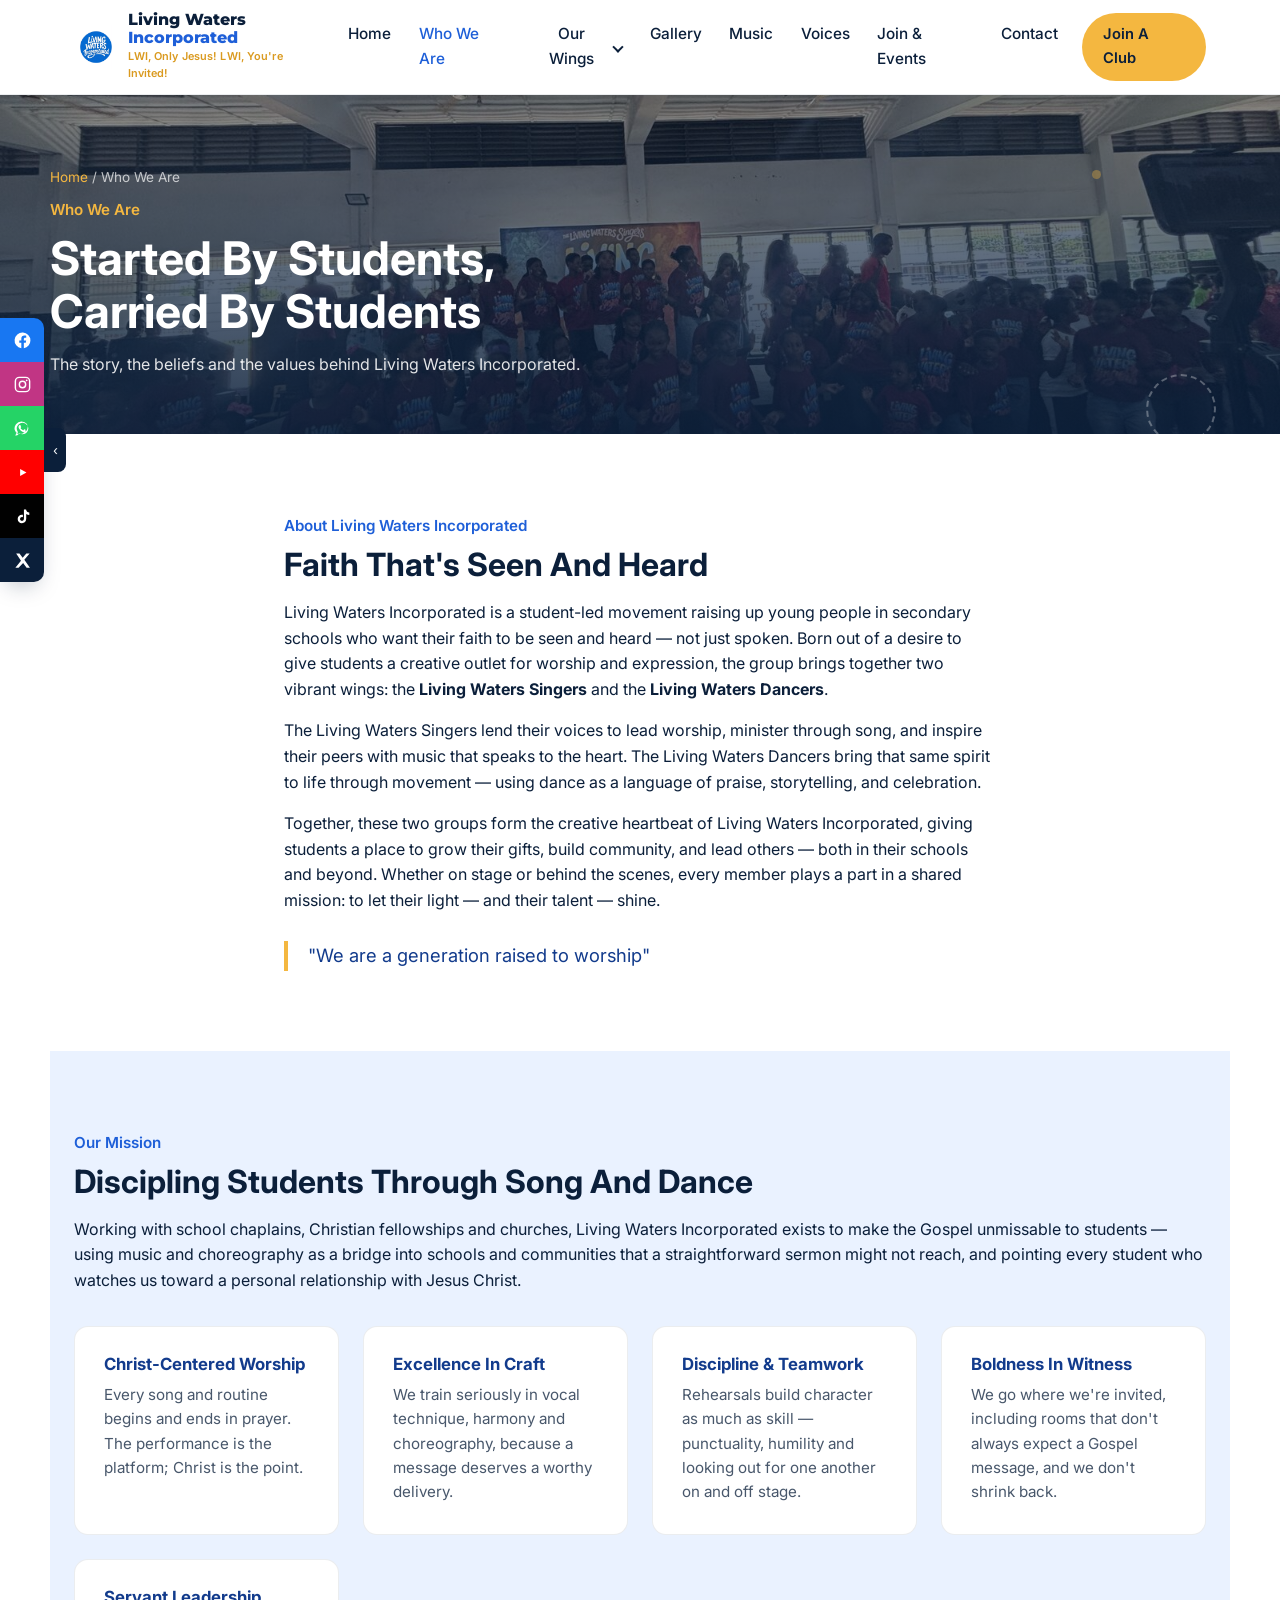
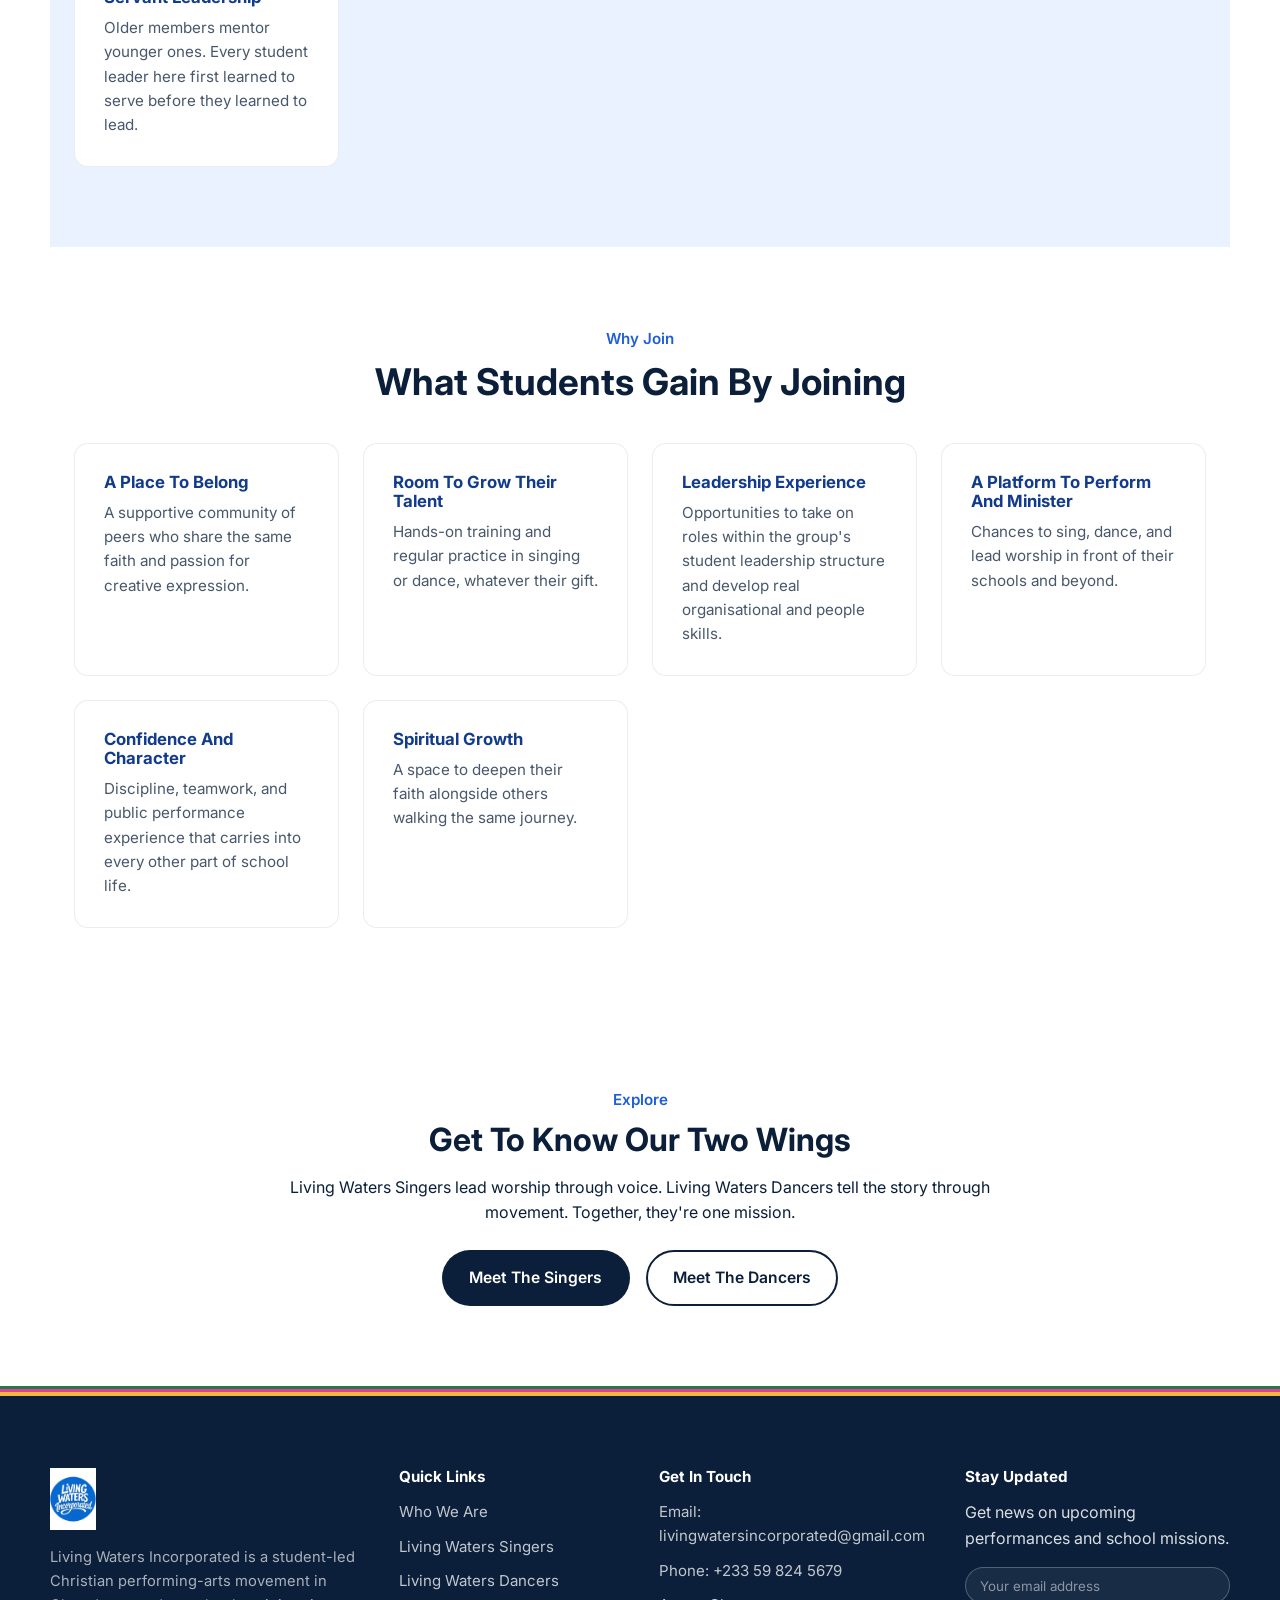
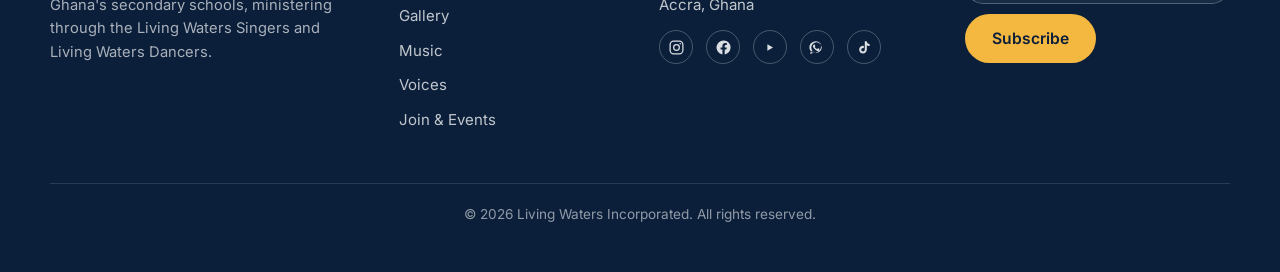
==== commit 873fcd70: "Add files via upload" ====
--- a/about.html
+++ b/about.html
@@ -44,7 +44,7 @@
     </nav>
 
     <div class="header-actions">
-      <a href="/join" class="btn btn-gold">Join a Club</a>
+      <a href="/join" class="btn btn-gold">Join A Club</a>
       <button class="nav-toggle" id="navToggle" aria-label="Toggle menu" aria-expanded="false" aria-controls="main-nav">
         <span></span><span></span><span></span>
       </button>
@@ -76,14 +76,14 @@
     </div>
     <div class="page-hero-content">
       <p class="breadcrumb"><a href="/">Home</a> / Who We Are</p>
-      <p class="kicker" style="color:var(--gold)">Who we are</p>
-      <h1>Started by Students, carried by Students</h1>
+      <p class="kicker" style="color:var(--gold)">Who We Are</p>
+      <h1>Started By Students, Carried By Students</h1>
       <p class="page-hero-lede">The story, the beliefs and the values behind Living Waters Incorporated.</p>
     </div>
   </section>
   <section class="content-section narrow">
     <p class="kicker">About Living Waters Incorporated</p>
-    <h2>Faith that's seen and heard</h2>
+    <h2>Faith That's Seen And Heard</h2>
     <p>Living Waters Incorporated is a student-led movement raising up young people in secondary schools who want their faith to be seen and heard — not just spoken. Born out of a desire to give students a creative outlet for worship and expression, the group brings together two vibrant wings: the <strong>Living Waters Singers</strong> and the <strong>Living Waters Dancers</strong>.</p>
     <p>The Living Waters Singers lend their voices to lead worship, minister through song, and inspire their peers with music that speaks to the heart. The Living Waters Dancers bring that same spirit to life through movement — using dance as a language of praise, storytelling, and celebration.</p>
     <p>Together, these two groups form the creative heartbeat of Living Waters Incorporated, giving students a place to grow their gifts, build community, and lead others — both in their schools and beyond. Whether on stage or behind the scenes, every member plays a part in a shared mission: to let their light — and their talent — shine.</p>
@@ -91,29 +91,29 @@
   </section>
 
   <section class="content-section tint">
-    <p class="kicker">Our mission</p>
-    <h2>DISCIPLING STUDENTS THROUGH SONG AND DANCE</h2>
+    <p class="kicker">Our Mission</p>
+    <h2>Discipling Students Through Song And Dance</h2>
     <p>Working with school chaplains, Christian fellowships and churches, Living Waters Incorporated exists to make the Gospel unmissable to students — using music and choreography as a bridge into schools and communities that a straightforward sermon might not reach, and pointing every student who watches us toward a personal relationship with Jesus Christ.</p>
 
     <div class="values-grid">
       <div class="value-card">
-        <h3>CHRIST-CENTERED WORSHIP</h3>
+        <h3>Christ-Centered Worship</h3>
         <p>Every song and routine begins and ends in prayer. The performance is the platform; Christ is the point.</p>
       </div>
       <div class="value-card">
-        <h3>EXCELLENCE IN CRAFT</h3>
+        <h3>Excellence In Craft</h3>
         <p>We train seriously in vocal technique, harmony and choreography, because a message deserves a worthy delivery.</p>
       </div>
       <div class="value-card">
-        <h3>DISCIPLINE &amp; TEAMWORK</h3>
+        <h3>Discipline &amp; Teamwork</h3>
         <p>Rehearsals build character as much as skill — punctuality, humility and looking out for one another on and off stage.</p>
       </div>
       <div class="value-card">
-        <h3>BOLDNESS IN WITNESS</h3>
+        <h3>Boldness In Witness</h3>
         <p>We go where we're invited, including rooms that don't always expect a Gospel message, and we don't shrink back.</p>
       </div>
       <div class="value-card">
-        <h3>Servant leadership</h3>
+        <h3>Servant Leadership</h3>
         <p>Older members mentor younger ones. Every student leader here first learned to serve before they learned to lead.</p>
       </div>
     </div>
@@ -121,32 +121,32 @@
 
   <section class="content-section">
     <div class="section-head">
-      <p class="kicker">Why join</p>
-      <h2>What students gain by joining</h2>
+      <p class="kicker">Why Join</p>
+      <h2>What Students Gain By Joining</h2>
     </div>
     <div class="values-grid">
       <div class="value-card">
-        <h3>A place to belong</h3>
+        <h3>A Place To Belong</h3>
         <p>A supportive community of peers who share the same faith and passion for creative expression.</p>
       </div>
       <div class="value-card">
-        <h3>Room to grow their talent</h3>
+        <h3>Room To Grow Their Talent</h3>
         <p>Hands-on training and regular practice in singing or dance, whatever their gift.</p>
       </div>
       <div class="value-card">
-        <h3>Leadership experience</h3>
+        <h3>Leadership Experience</h3>
         <p>Opportunities to take on roles within the group's student leadership structure and develop real organisational and people skills.</p>
       </div>
       <div class="value-card">
-        <h3>A platform to perform and minister</h3>
+        <h3>A Platform To Perform And Minister</h3>
         <p>Chances to sing, dance, and lead worship in front of their schools and beyond.</p>
       </div>
       <div class="value-card">
-        <h3>Confidence and character</h3>
+        <h3>Confidence And Character</h3>
         <p>Discipline, teamwork, and public performance experience that carries into every other part of school life.</p>
       </div>
       <div class="value-card">
-        <h3>Spiritual growth</h3>
+        <h3>Spiritual Growth</h3>
         <p>A space to deepen their faith alongside others walking the same journey.</p>
       </div>
     </div>
@@ -154,11 +154,11 @@
 
   <section class="content-section narrow" style="text-align:center;">
     <p class="kicker">Explore</p>
-    <h2>Get to know our two wings</h2>
+    <h2>Get To Know Our Two Wings</h2>
     <p>Living Waters Singers lead worship through voice. Living Waters Dancers tell the story through movement. Together, they're one mission.</p>
     <div class="join-actions" style="justify-content:center; display:flex; gap:1em; flex-wrap:wrap;">
-      <a href="/singers" class="btn btn-navy">Meet the Singers</a>
-      <a href="/dancers" class="btn btn-outline-navy">Meet the Dancers</a>
+      <a href="/singers" class="btn btn-navy">Meet The Singers</a>
+      <a href="/dancers" class="btn btn-outline-navy">Meet The Dancers</a>
     </div>
   </section>
 
@@ -174,7 +174,7 @@
     </div>
 
     <div class="footer-links">
-      <h4>Quick links</h4>
+      <h4>Quick Links</h4>
       <a href="/about">Who We Are</a>
       <a href="/singers">Living Waters Singers</a>
       <a href="/dancers">Living Waters Dancers</a>
@@ -185,7 +185,7 @@
     </div>
 
     <div class="footer-contact">
-      <h4>Get in touch</h4>
+      <h4>Get In Touch</h4>
       <p>Email: <a href="mailto:livingwatersincorporated@gmail.com">livingwatersincorporated@gmail.com</a></p>
       <p>Phone: <a href="tel:+233598245679">+233 59 824 5679</a></p>
       <p>Accra, Ghana</p>
@@ -199,7 +199,7 @@
     </div>
 
     <div class="footer-newsletter">
-      <h4>Stay updated</h4>
+      <h4>Stay Updated</h4>
       <p>Get news on upcoming performances and school missions.</p>
       <form id="newsletterForm" class="newsletter-form">
         <label for="newsletterEmail" class="sr-only">Email address</label>
--- a/css/style.css
+++ b/css/style.css
@@ -288,7 +288,7 @@
 
 .strip-gallery {
   display: grid;
-  grid-template-columns: repeat(3, 1fr);
+  grid-template-columns: repeat(auto-fit, minmax(200px, 1fr));
   gap: 1em;
   margin-top: 1em;
 }
@@ -556,10 +556,29 @@
   position: absolute;
   inset: 0;
   opacity: 0;
+  pointer-events: none;
   transition: opacity 0.6s ease;
 }
-.hs-slide.is-active { opacity: 1; z-index: 1; }
-.hs-slide img { width: 100%; height: 100%; object-fit: cover; }
+.hs-slide.is-active { opacity: 1; z-index: 1; pointer-events: auto; }
+.hs-slide img { width: 100%; height: 100%; object-fit: contain; background: var(--ink); }
+.hs-slide .hs-video { width: 100%; height: 100%; object-fit: contain; background: var(--ink); }
+
+.hs-sound-toggle {
+  position: absolute;
+  right: 1.5em;
+  top: 1.6em;
+  z-index: 4;
+  width: 42px;
+  height: 42px;
+  border-radius: 50%;
+  border: 1px solid rgba(255,255,255,0.5);
+  background: rgba(11,31,58,0.4);
+  color: var(--white);
+  font-size: 1.15rem;
+  transition: background var(--transition);
+}
+.hs-sound-toggle:hover { background: rgba(11,31,58,0.65); }
+.hs-sound-toggle[aria-pressed="true"] { background: var(--gold); border-color: var(--gold); color: var(--ink); }
 
 .hs-caption {
   position: absolute;
@@ -603,6 +622,7 @@
   inset: 0;
   background: linear-gradient(180deg, rgba(11,31,58,0.25) 0%, rgba(11,31,58,0.15) 40%, rgba(11,31,58,0.55) 100%);
   z-index: 2;
+  pointer-events: none;
 }
 .hs-decor { position: absolute; inset: 0; overflow: hidden; pointer-events: none; z-index: 3; }
 
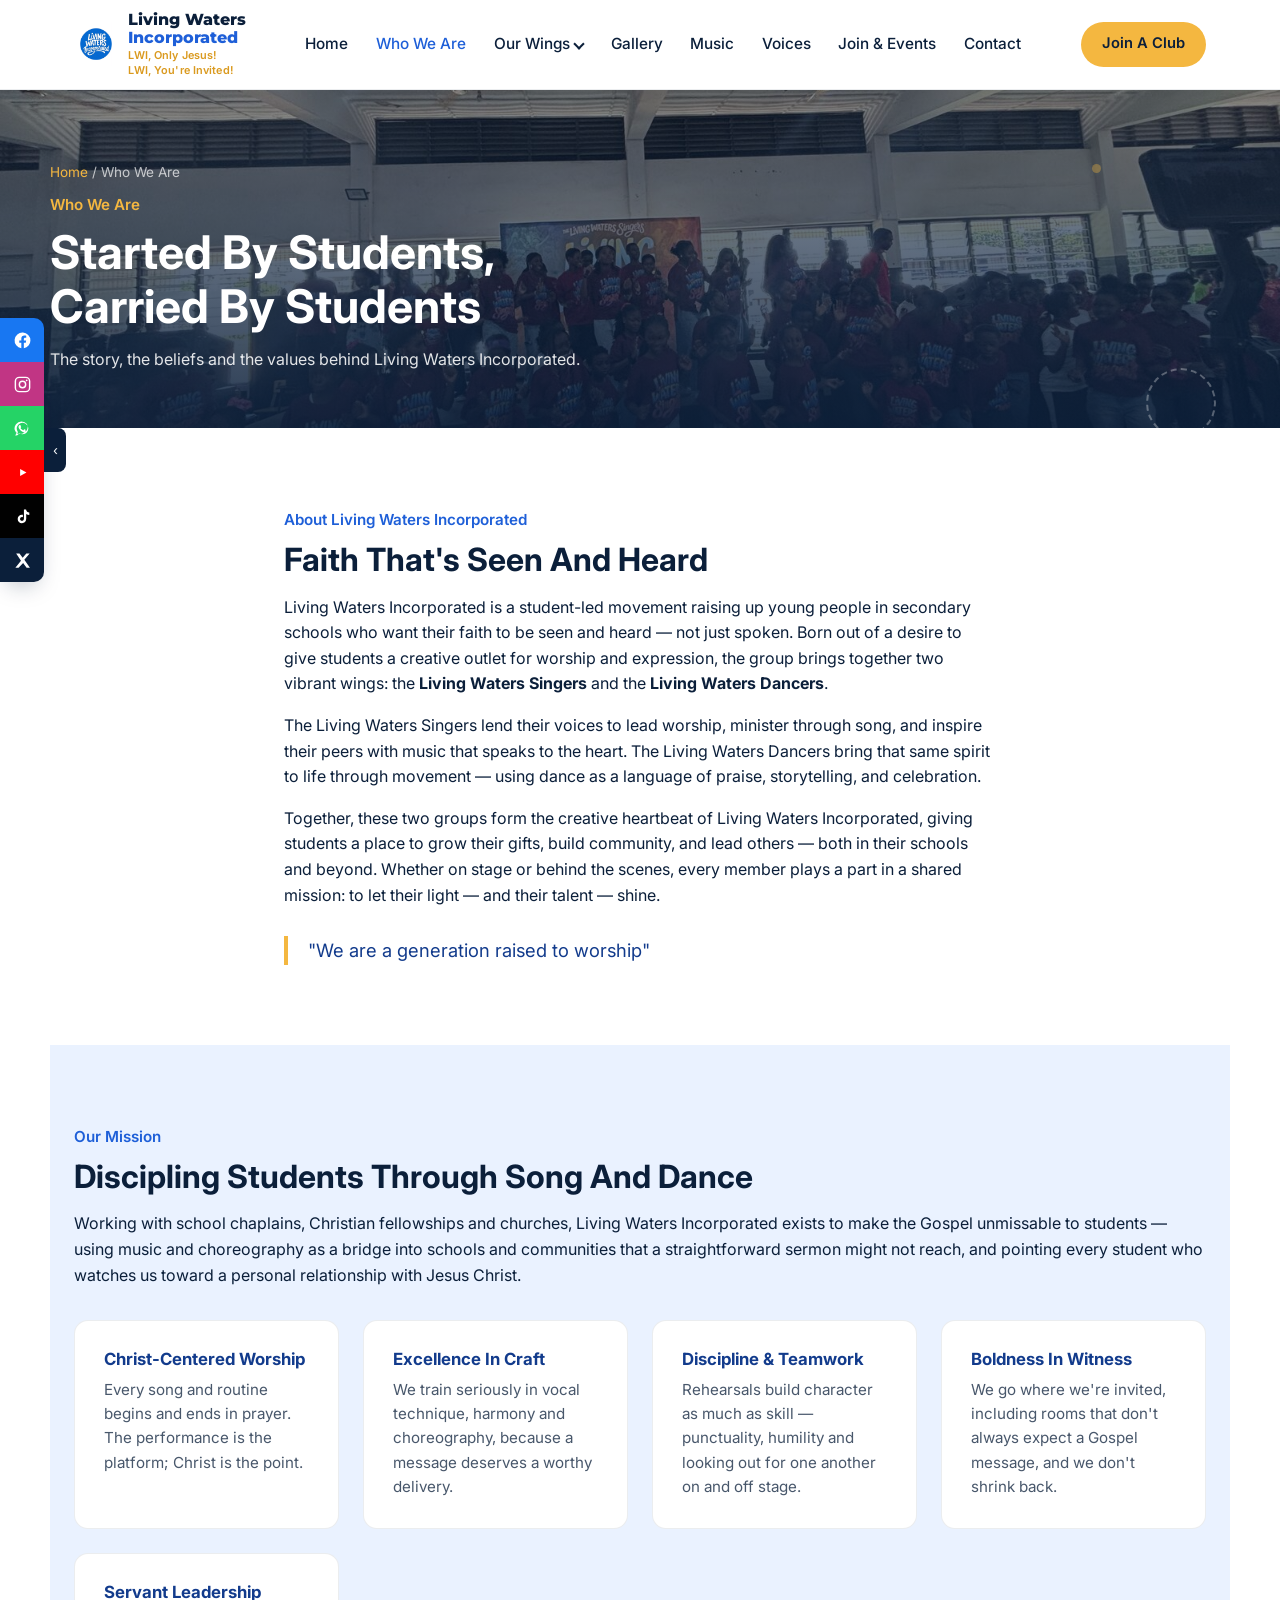
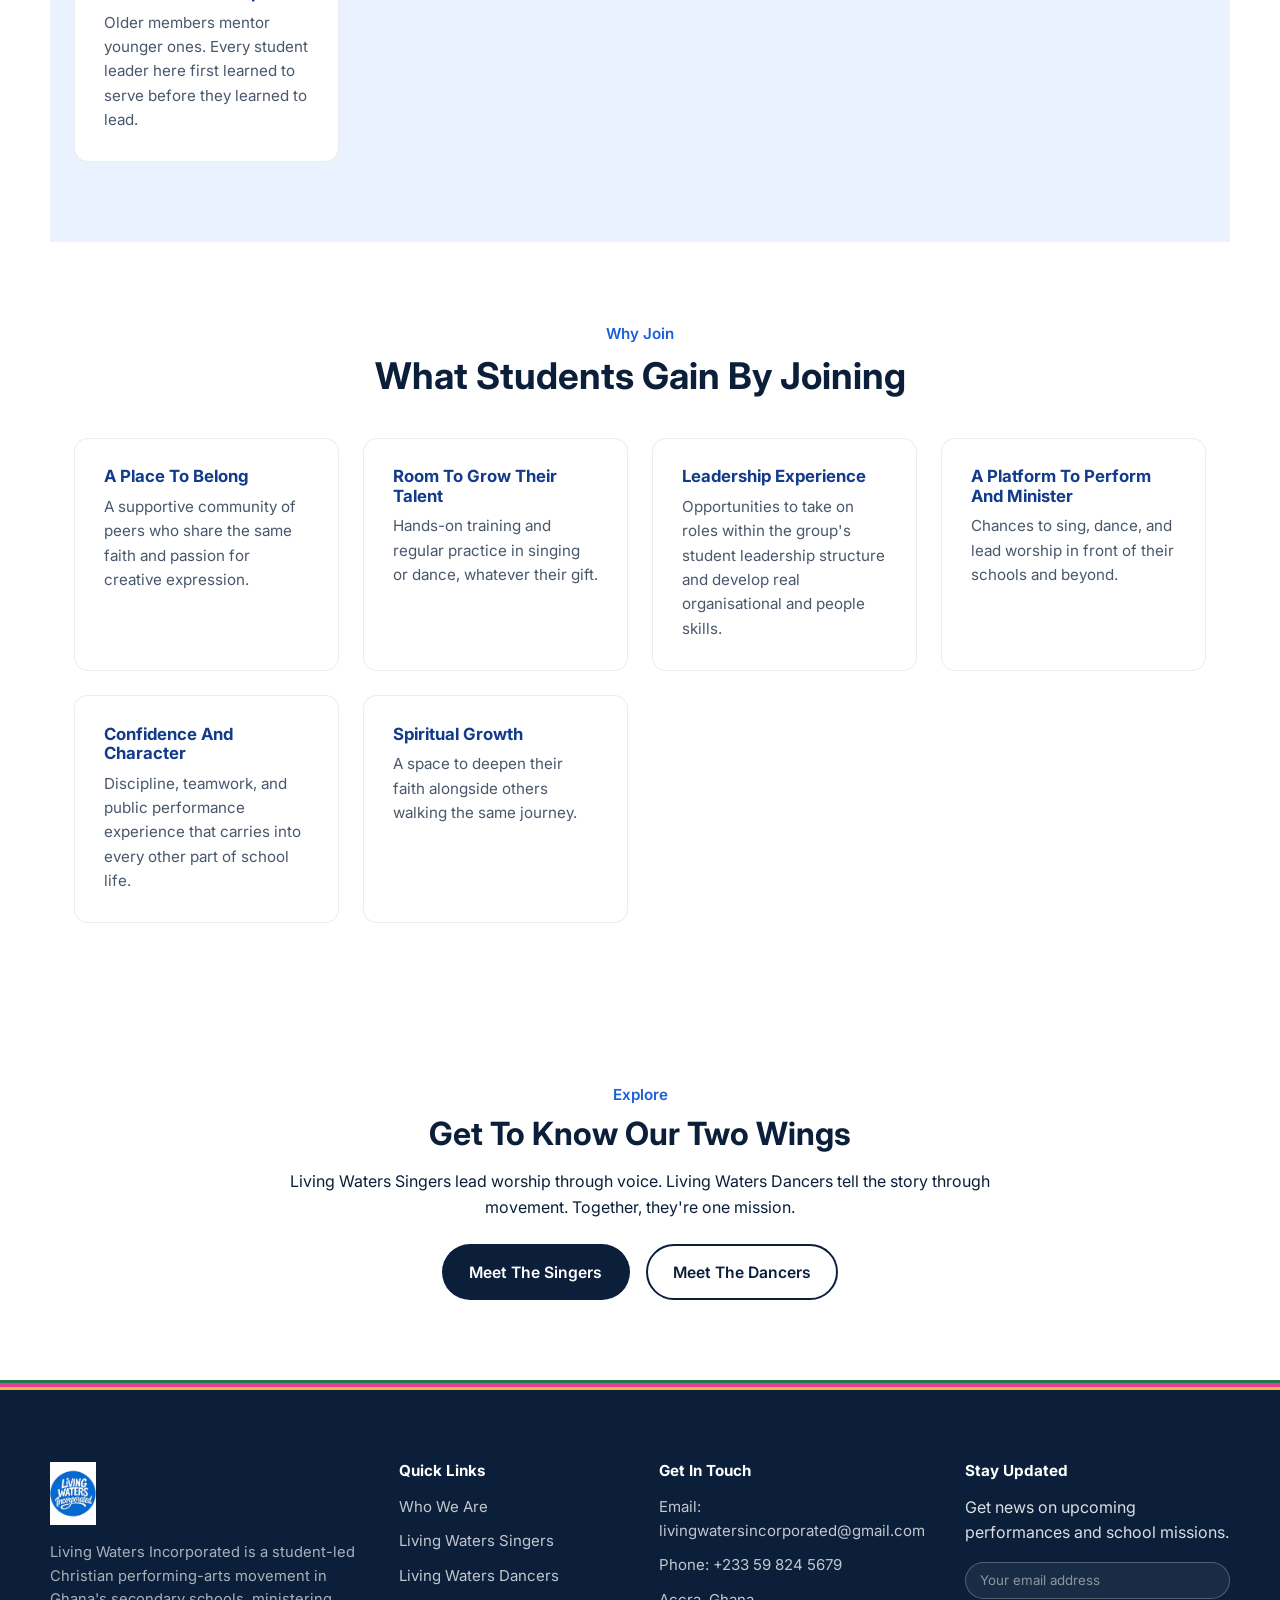
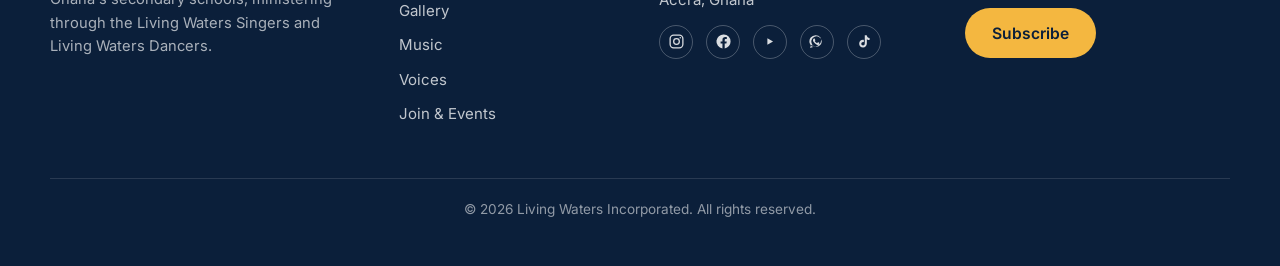
==== commit c0b5f797: "Add files via upload" ====
--- a/about.html
+++ b/about.html
@@ -20,7 +20,7 @@
       <img src="assets/img/logo.png" alt="Living Waters Incorporated logo" class="brand-mark">
       <span class="brand-text">
         <span class="brand-name">Living Waters<br><em>Incorporated</em></span>
-        <span class="brand-tagline">LWI, Only Jesus! LWI, You're Invited!</span>
+        <span class="brand-tagline">LWI, Only Jesus!<br>LWI, You're Invited!</span>
       </span>
     </a>
 
--- a/css/style.css
+++ b/css/style.css
@@ -87,6 +87,7 @@
   border-radius: 999px;
   font-weight: 600;
   font-size: 0.98rem;
+  white-space: nowrap;
   transition: transform var(--transition), background var(--transition), box-shadow var(--transition);
   border: 2px solid transparent;
 }
@@ -142,6 +143,7 @@
   display: inline-flex;
   align-items: center;
   gap: 0.35em;
+  white-space: nowrap;
 }
 .dropdown-toggle .caret {
   width: 8px; height: 8px;
@@ -504,16 +506,18 @@
   font-weight: 600;
   color: var(--gold-deep);
   letter-spacing: 0.01em;
+  line-height: 1.35;
   margin-top: 0.15em;
 }
 
 .main-nav {
   display: flex;
-  gap: 1.8em;
+  flex-wrap: wrap;
+  gap: 1.2em 1.8em;
   font-weight: 500;
   font-size: 0.96rem;
 }
-.main-nav a { position: relative; padding: 0.3em 0; }
+.main-nav a { position: relative; padding: 0.3em 0; white-space: nowrap; }
 .main-nav a::after {
   content: "";
   position: absolute;
@@ -1286,7 +1290,7 @@
   .form-grid { grid-template-columns: 1fr; }
 }
 
-@media (max-width: 780px) {
+@media (max-width: 1100px) {
   .main-nav {
     position: absolute;
     top: 100%; left: 0; right: 0;
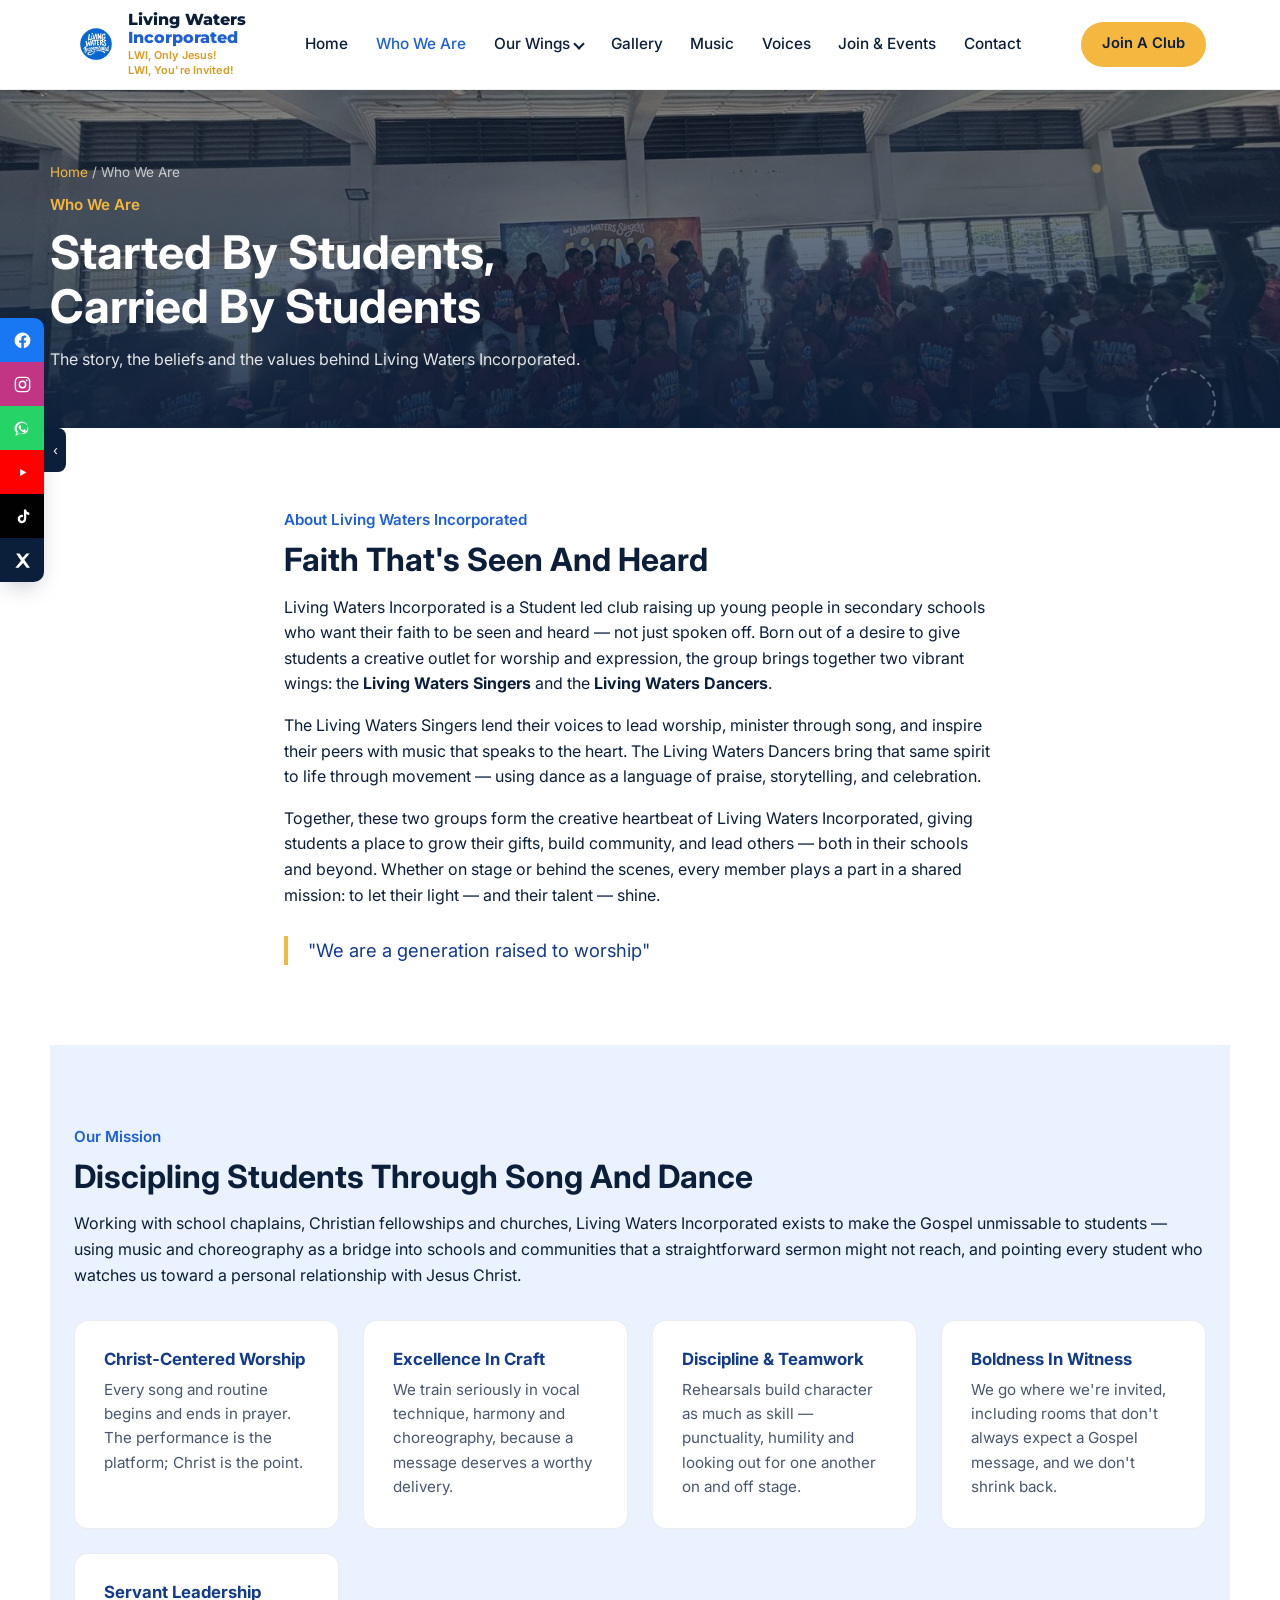
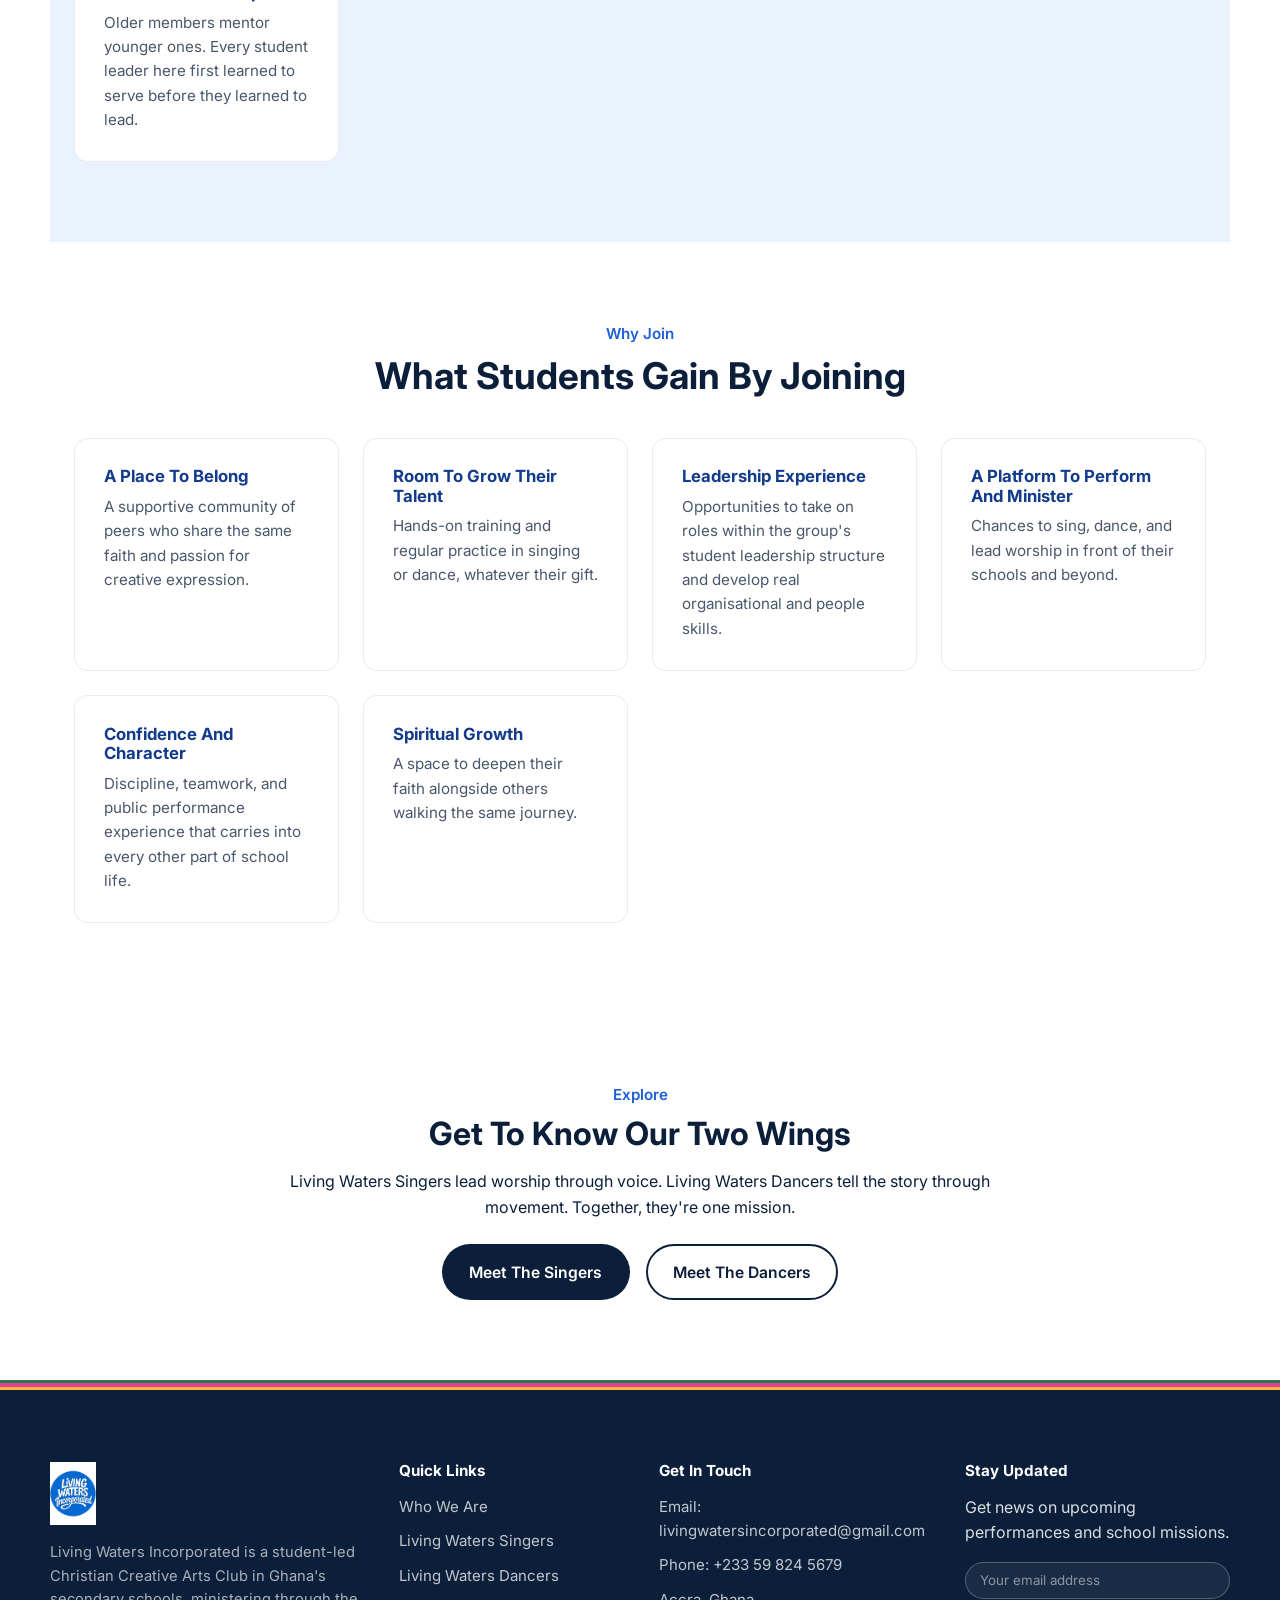
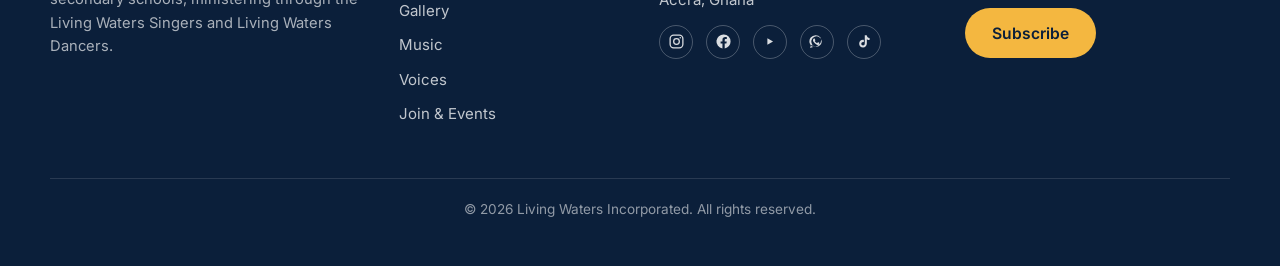
==== commit 53ebdcb7: "Revise about section and footer description Updated descriptions to reflect the club's focus on crea" ====
--- a/about.html
+++ b/about.html
@@ -84,7 +84,7 @@
   <section class="content-section narrow">
     <p class="kicker">About Living Waters Incorporated</p>
     <h2>Faith That's Seen And Heard</h2>
-    <p>Living Waters Incorporated is a student-led movement raising up young people in secondary schools who want their faith to be seen and heard — not just spoken. Born out of a desire to give students a creative outlet for worship and expression, the group brings together two vibrant wings: the <strong>Living Waters Singers</strong> and the <strong>Living Waters Dancers</strong>.</p>
+    <p>Living Waters Incorporated is a Student led club raising up young people in secondary schools who want their faith to be seen and heard — not just spoken off. Born out of a desire to give students a creative outlet for worship and expression, the group brings together two vibrant wings: the <strong>Living Waters Singers</strong> and the <strong>Living Waters Dancers</strong>.</p>
     <p>The Living Waters Singers lend their voices to lead worship, minister through song, and inspire their peers with music that speaks to the heart. The Living Waters Dancers bring that same spirit to life through movement — using dance as a language of praise, storytelling, and celebration.</p>
     <p>Together, these two groups form the creative heartbeat of Living Waters Incorporated, giving students a place to grow their gifts, build community, and lead others — both in their schools and beyond. Whether on stage or behind the scenes, every member plays a part in a shared mission: to let their light — and their talent — shine.</p>
     <blockquote class="pull-quote">"We are a generation raised to worship"</blockquote>
@@ -170,7 +170,7 @@
   <div class="footer-grid">
     <div class="footer-brand">
       <img src="assets/img/logo.png" alt="Living Waters Incorporated logo" class="footer-logo">
-      <p>Living Waters Incorporated is a student-led Christian performing-arts movement in Ghana's secondary schools, ministering through the Living Waters Singers and Living Waters Dancers.</p>
+      <p>Living Waters Incorporated is a student-led Christian Creative Arts Club in Ghana's secondary schools, ministering through the Living Waters Singers and Living Waters Dancers.</p>
     </div>
 
     <div class="footer-links">
--- a/css/style.css
+++ b/css/style.css
@@ -388,6 +388,29 @@
 }
 .music-embed-caption strong { color: var(--ink); }
 
+.music-link-card {
+  display: flex;
+  flex-direction: column;
+  gap: 0.35em;
+  padding: 1.6em 1.5em;
+  background: var(--white);
+  border: 1px solid rgba(11,31,58,0.1);
+  border-radius: var(--radius);
+  box-shadow: 0 12px 30px -20px rgba(11,31,58,0.3);
+  transition: transform var(--transition), box-shadow var(--transition);
+}
+.music-link-card:hover {
+  transform: translateY(-3px);
+  box-shadow: 0 18px 38px -18px rgba(11,31,58,0.4);
+}
+.mlc-title {
+  font-family: var(--font-display);
+  font-weight: 700;
+  font-size: 1.05rem;
+  color: var(--ink);
+}
+.mlc-sub { font-size: 0.85rem; color: var(--blue); }
+
 .video-grid {
   display: grid;
   grid-template-columns: repeat(auto-fit, minmax(300px, 1fr));
@@ -412,6 +435,47 @@
   border: none;
 }
 
+/* ---------- Schools visited map ---------- */
+.schools-map-wrap {
+  display: grid;
+  grid-template-columns: 1.4fr 1fr;
+  gap: 2.5em;
+  align-items: center;
+  max-width: var(--max-width);
+  margin: 0 auto;
+}
+#schoolsMap {
+  width: 100%;
+  height: 440px;
+  border-radius: var(--radius);
+  box-shadow: 0 20px 45px -20px rgba(11,31,58,0.4);
+}
+.schools-list-card {
+  background: var(--sky);
+  border-radius: var(--radius);
+  padding: 2em 2.2em;
+}
+.schools-list-card h3 { font-size: 1.1rem; margin-bottom: 0.8em; }
+.schools-list-card ul { margin: 0; padding: 0; }
+.schools-list-card li {
+  list-style: none;
+  padding: 0.55em 0 0.55em 1.6em;
+  border-bottom: 1px solid rgba(11,31,58,0.08);
+  position: relative;
+  font-size: 0.95rem;
+}
+.schools-list-card li:last-child { border-bottom: none; }
+.schools-list-card li::before {
+  content: "\1F4CD";
+  position: absolute;
+  left: 0; top: 0.5em;
+  font-size: 0.85em;
+}
+@media (max-width: 960px) {
+  .schools-map-wrap { grid-template-columns: 1fr; }
+  #schoolsMap { height: 340px; }
+}
+
 /* ---------- Photo collage (tilted overlapping frames) ---------- */
 .collage {
   position: relative;
@@ -444,6 +508,84 @@
 
 /* ---------- Event cards (join page) ---------- */
 .events-list { display: grid; gap: 1.2em; margin-top: 1.5em; }
+
+/* ---------- Event poster carousel ---------- */
+.events-carousel {
+  overflow-x: auto;
+  scroll-snap-type: x proximity;
+  margin: 1.5em 0 0;
+  scrollbar-width: none;
+}
+.events-carousel::-webkit-scrollbar { display: none; }
+.events-carousel-track {
+  display: flex;
+  gap: 1.5em;
+}
+.event-card-poster {
+  flex: 0 0 auto;
+  width: 280px;
+  scroll-snap-align: start;
+  border: 1px solid rgba(11,31,58,0.1);
+  border-radius: var(--radius);
+  overflow: hidden;
+  background: var(--white);
+  box-shadow: 0 18px 40px -22px rgba(11,31,58,0.3);
+}
+.ecp-media {
+  position: relative;
+  display: block;
+  width: 100%;
+  aspect-ratio: 2 / 3;
+  border: none;
+  padding: 0;
+}
+.ecp-media img { width: 100%; height: 100%; object-fit: cover; display: block; }
+.ecp-date {
+  position: absolute;
+  left: 0.9em; bottom: 0.9em;
+  background: var(--blue);
+  color: var(--white);
+  border-radius: 8px;
+  padding: 0.4em 0.7em;
+  text-align: center;
+  line-height: 1.1;
+  box-shadow: 0 8px 18px -6px rgba(11,31,58,0.6);
+}
+.ecp-day { display: block; font-family: var(--font-display); font-weight: 800; font-size: 1.2rem; }
+.ecp-month { display: block; font-size: 0.68rem; font-weight: 700; letter-spacing: 0.04em; }
+.ecp-body { padding: 1.1em 1.2em 1.3em; }
+.ecp-organizer { font-size: 0.82rem; color: rgba(11,31,58,0.6); margin: 0 0 0.4em; }
+.ecp-organizer strong { color: var(--ink); }
+.ecp-title {
+  font-family: var(--font-display);
+  font-weight: 700;
+  font-size: 1rem;
+  margin: 0 0 0.5em;
+  color: var(--ink);
+}
+.ecp-time { font-size: 0.85rem; color: rgba(11,31,58,0.65); margin: 0; }
+
+.events-carousel-controls {
+  display: flex;
+  justify-content: flex-end;
+  gap: 0.8em;
+  margin-top: 1.2em;
+}
+.events-carousel-controls button {
+  width: 40px; height: 40px;
+  border-radius: 50%;
+  border: 1px solid rgba(11,31,58,0.2);
+  background: var(--white);
+  color: var(--ink);
+  font-size: 1rem;
+  transition: background var(--transition);
+}
+.events-carousel-controls button:hover { background: var(--sky); }
+
+@media (max-width: 780px) {
+  .event-card-poster { width: 230px; }
+}
+
 .event-card {
   display: flex;
   gap: 1.5em;
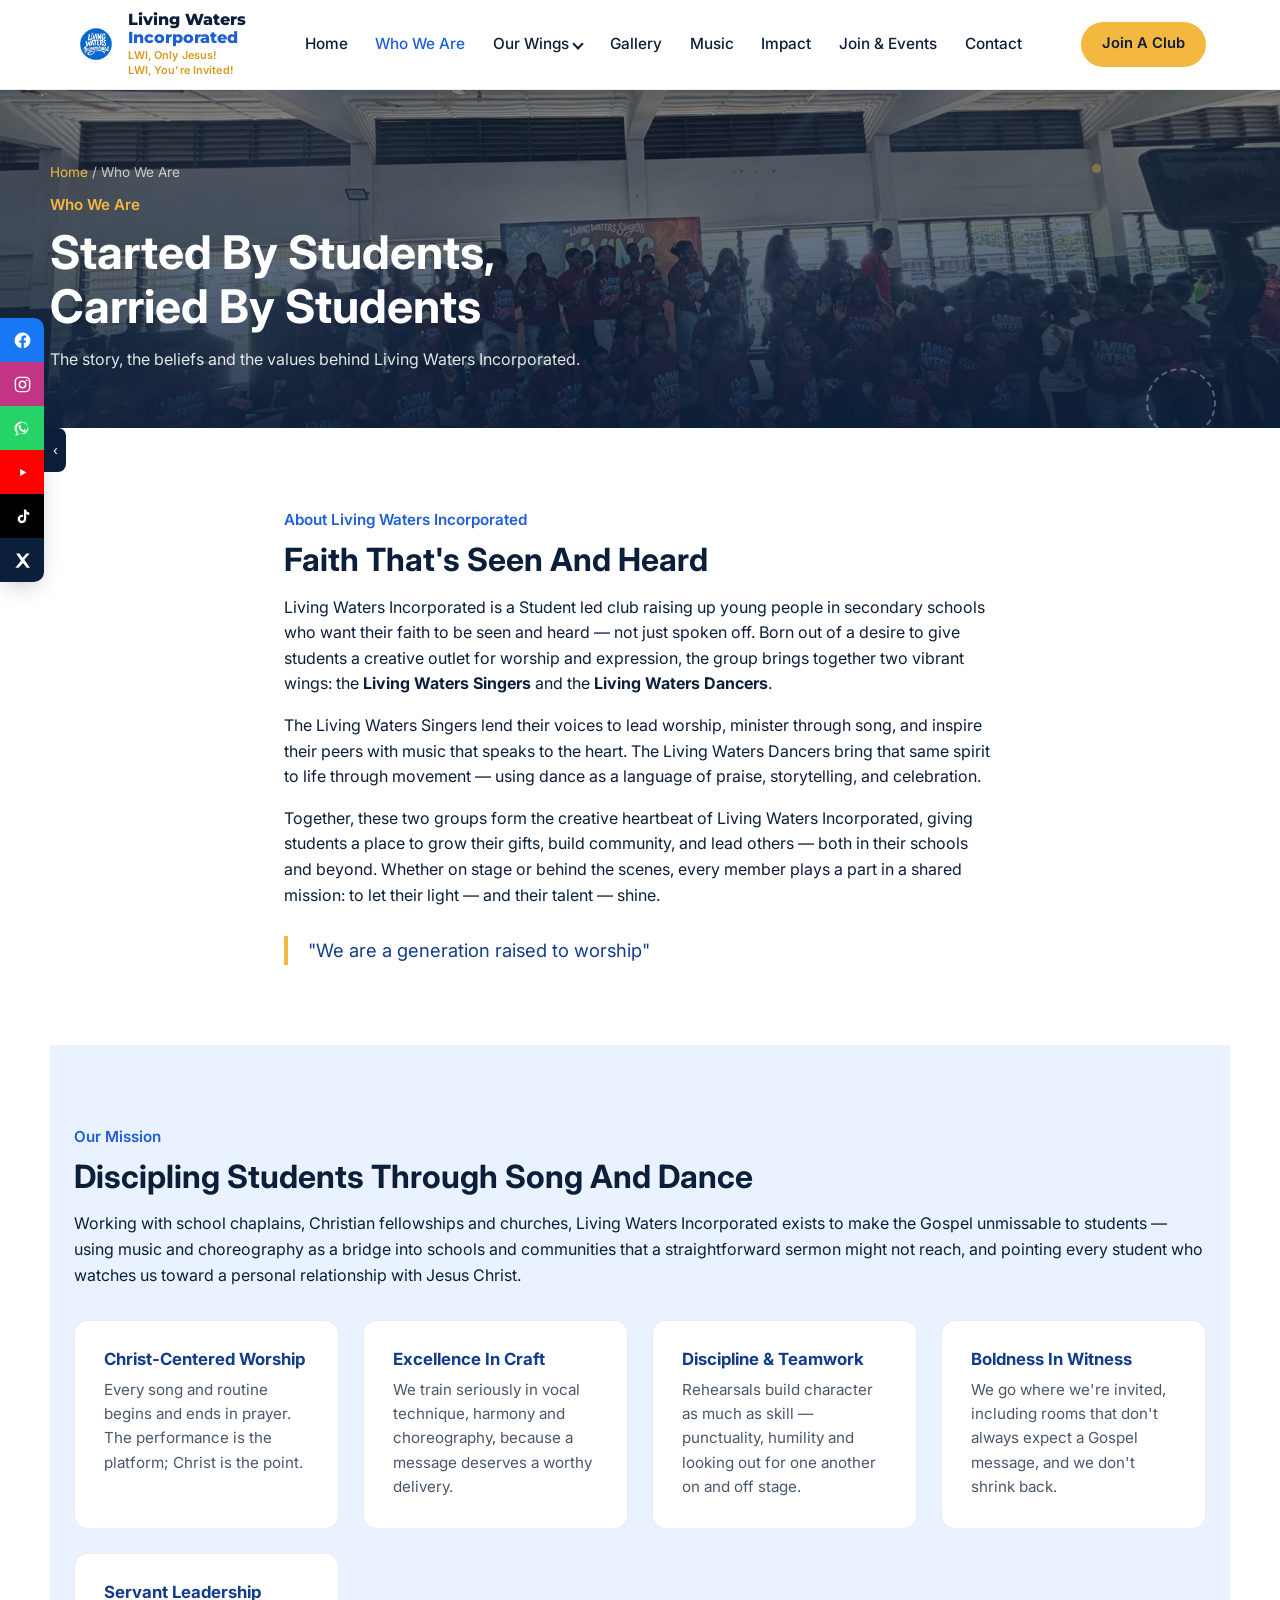
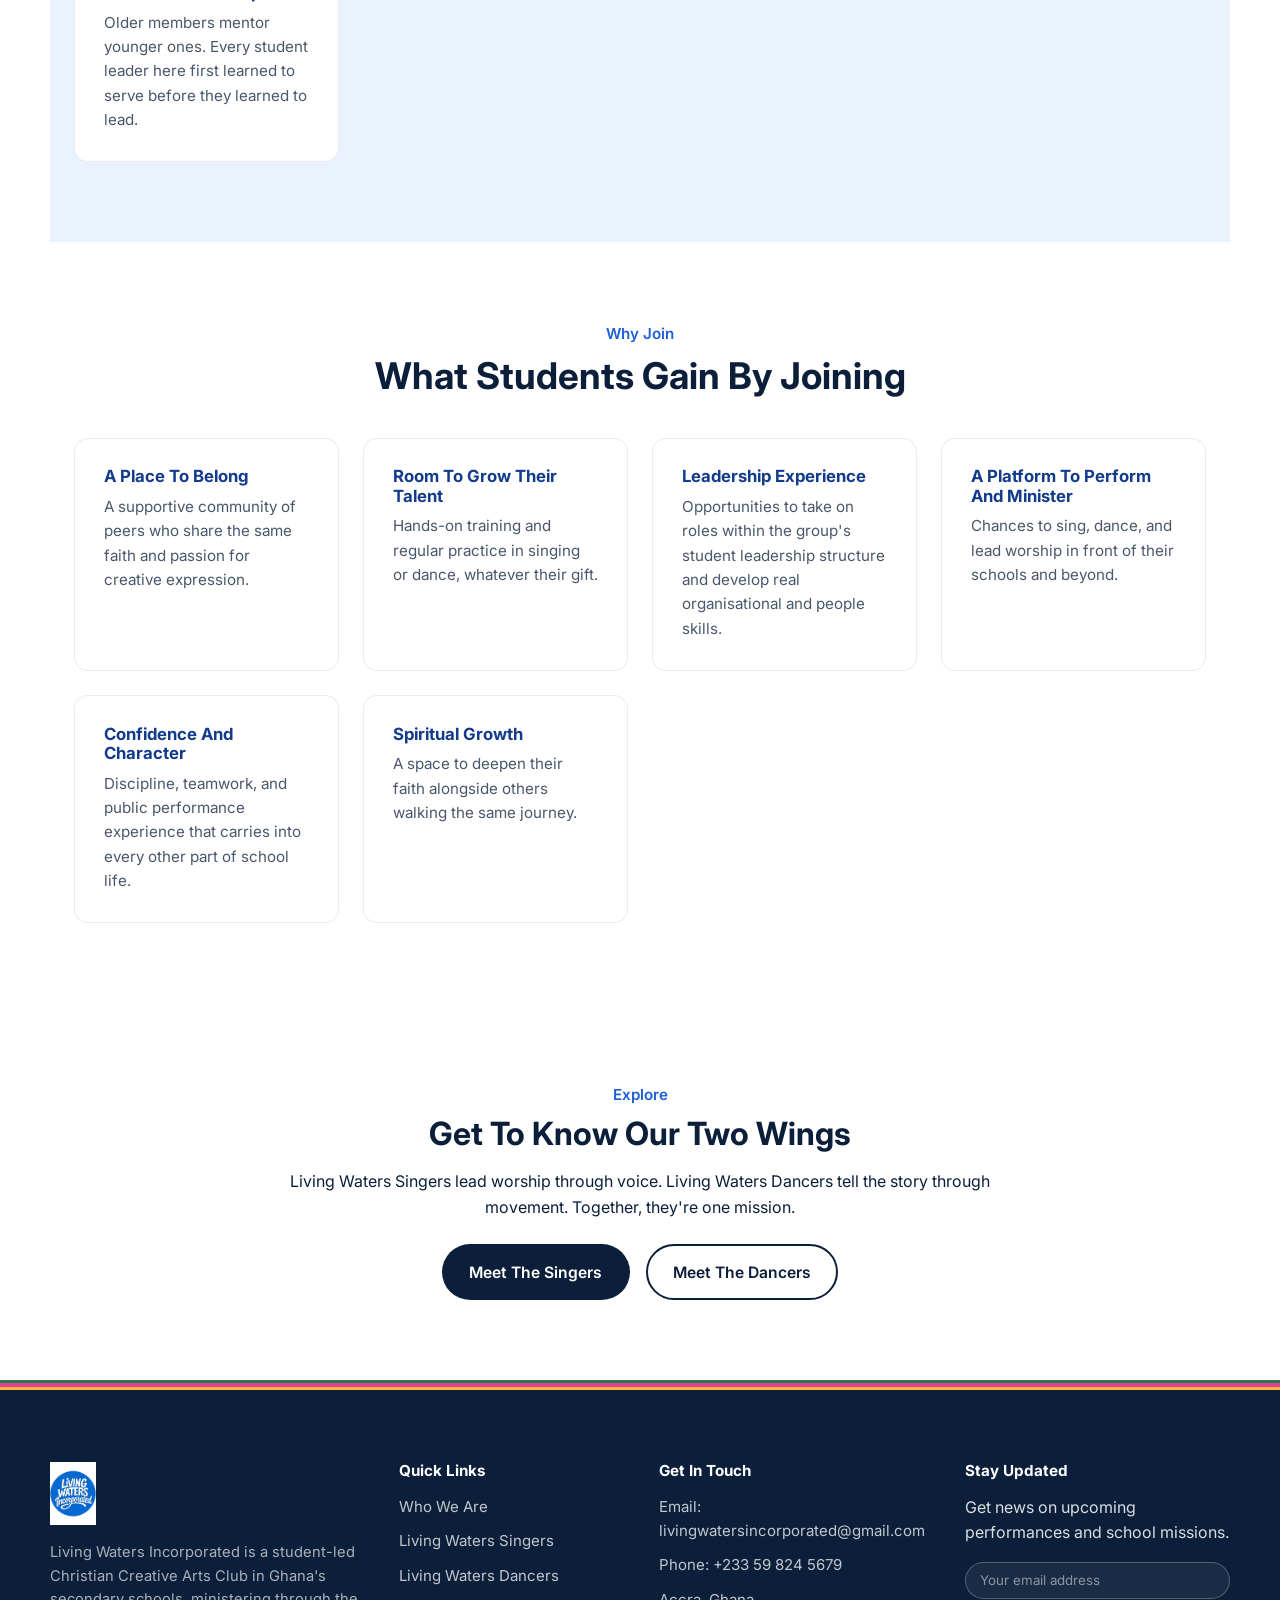
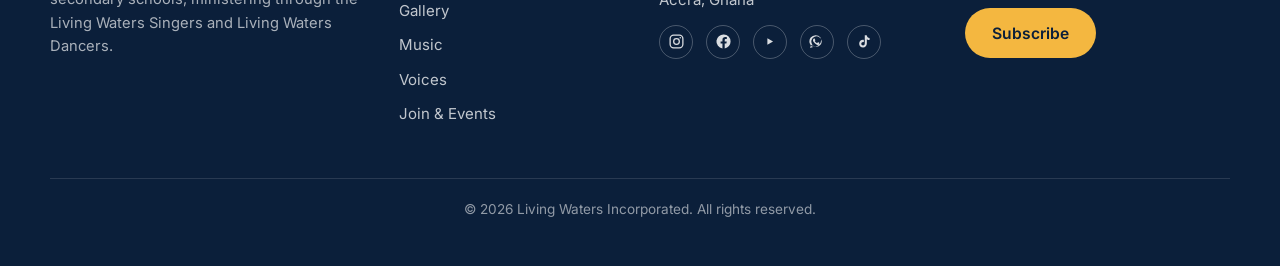
==== commit ae7c1441: "Update about.html" ====
--- a/about.html
+++ b/about.html
@@ -38,7 +38,7 @@
       </div>
       <a href="/gallery">Gallery</a>
       <a href="/music">Music</a>
-      <a href="/voices">Voices</a>
+      <a href="/impact">Impact</a>
       <a href="/join">Join &amp; Events</a>
       <a href="/contact">Contact</a>
     </nav>
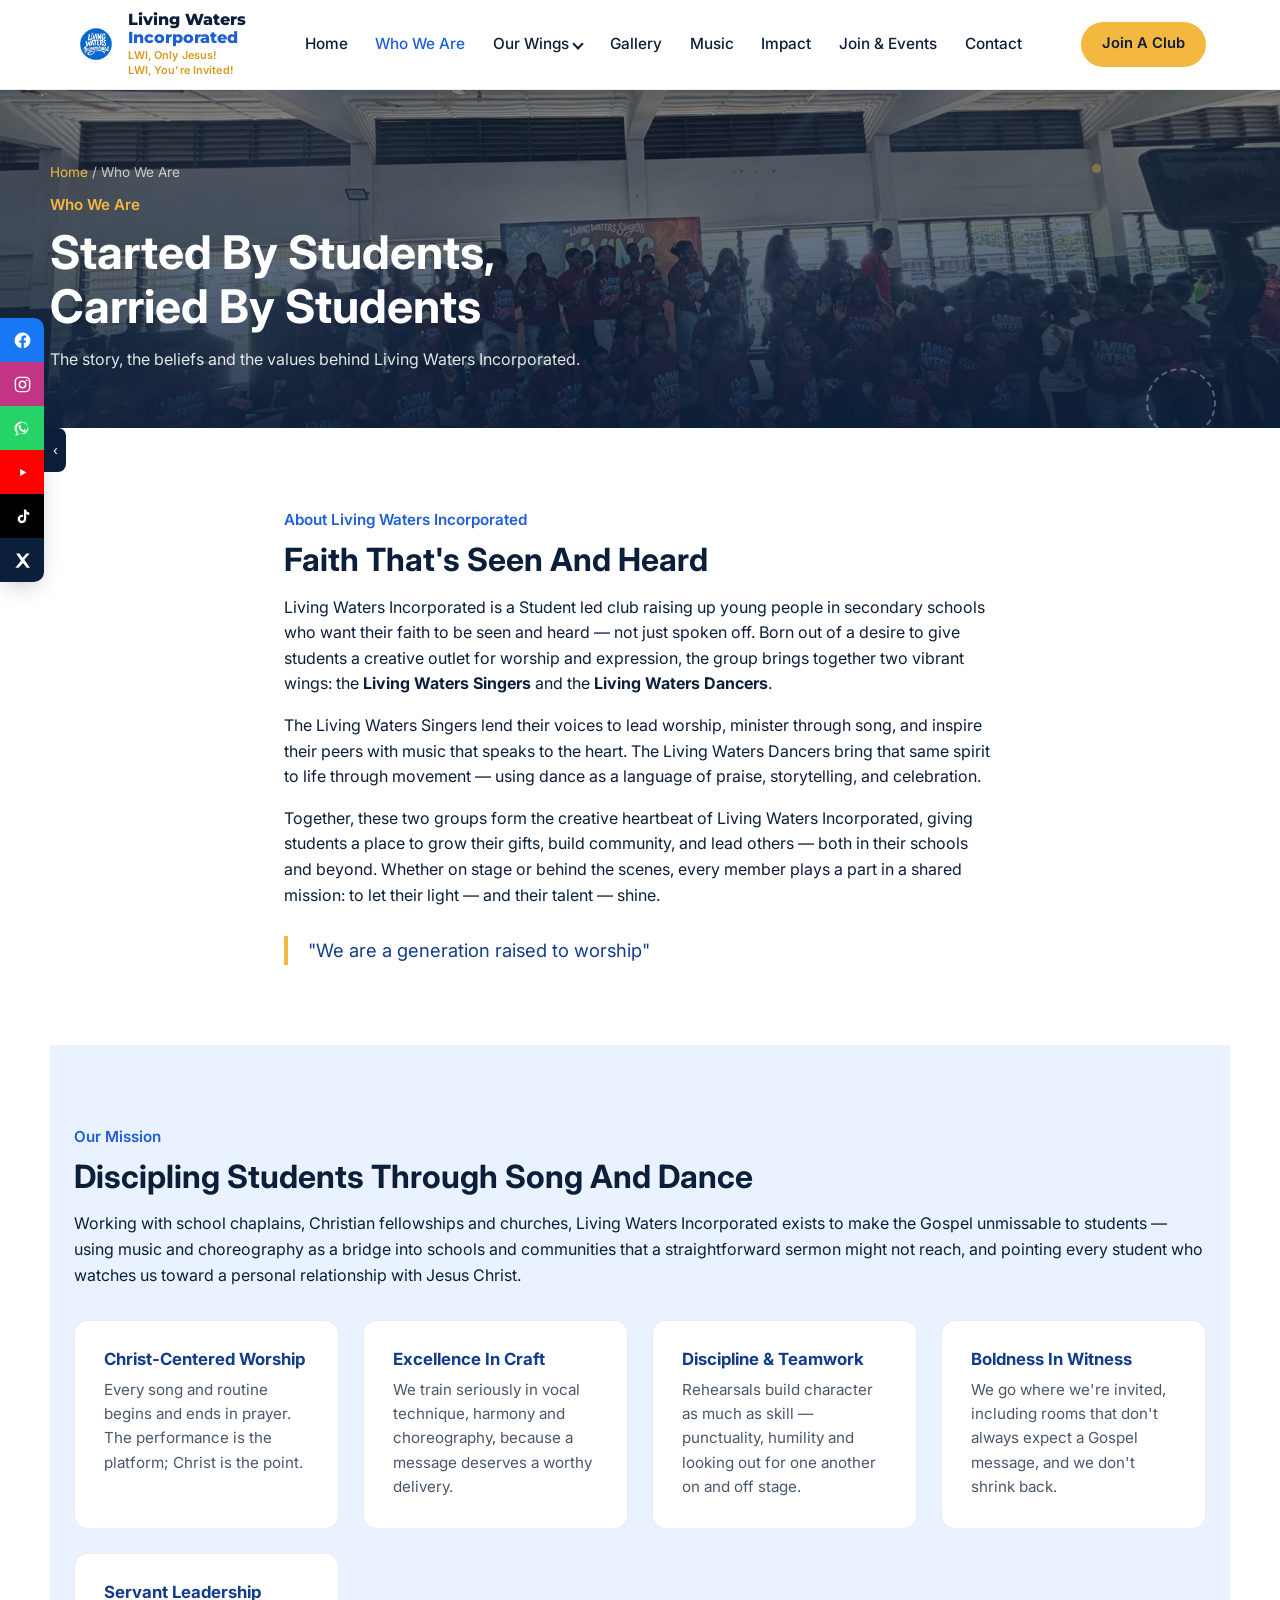
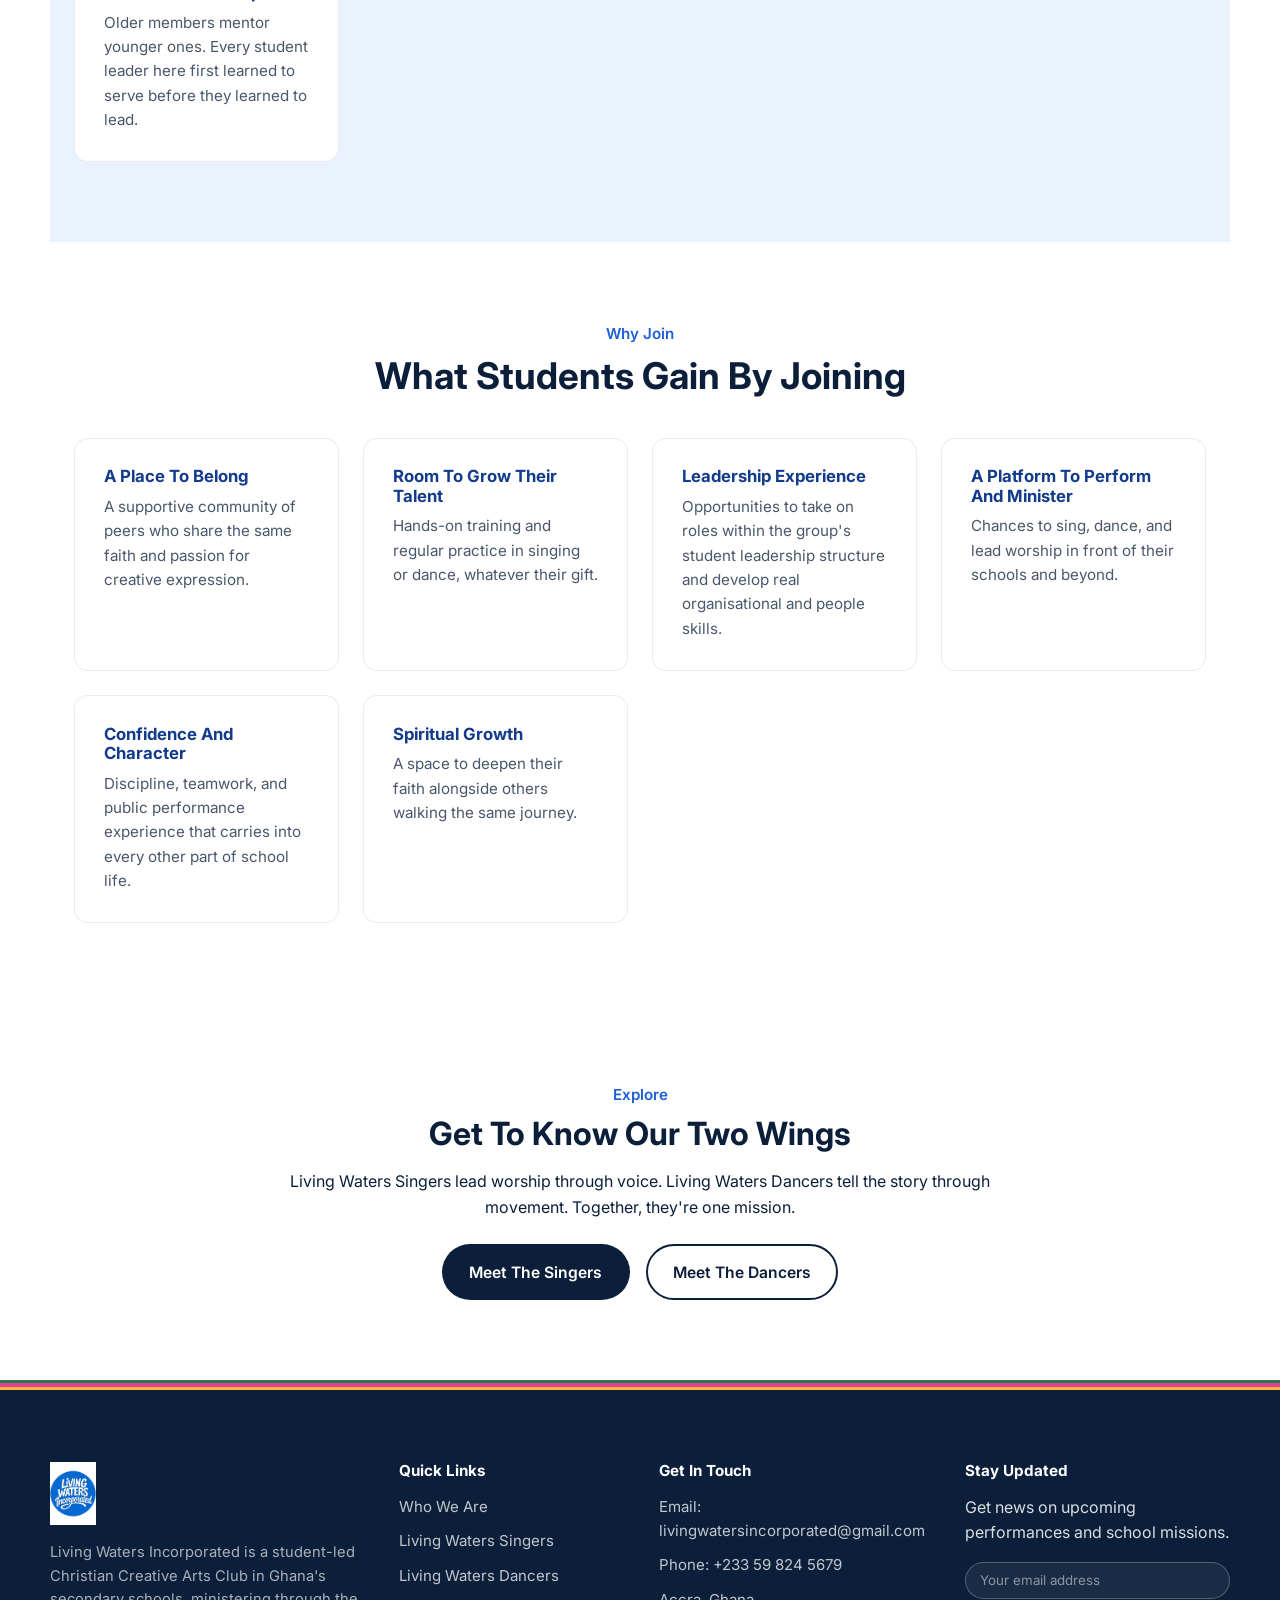
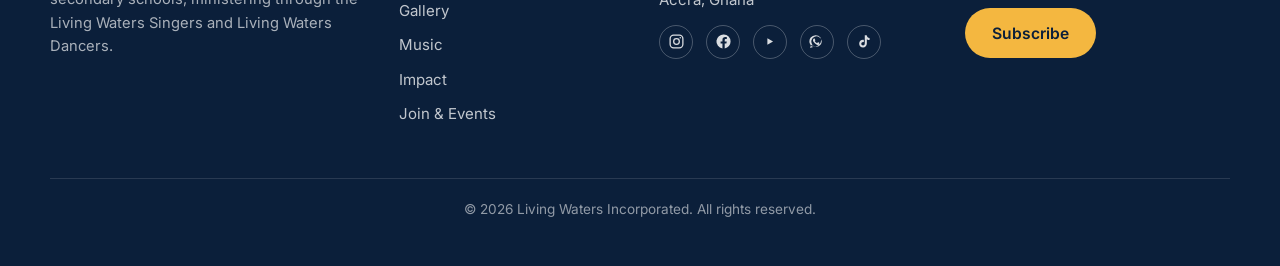
==== commit 086a2326: "Replace 'Voices' link with 'Impact' link" ====
--- a/about.html
+++ b/about.html
@@ -180,7 +180,7 @@
       <a href="/dancers">Living Waters Dancers</a>
       <a href="/gallery">Gallery</a>
       <a href="/music">Music</a>
-      <a href="/voices">Voices</a>
+      <a href="/impact">Impact</a>
       <a href="/join">Join &amp; Events</a>
     </div>
 
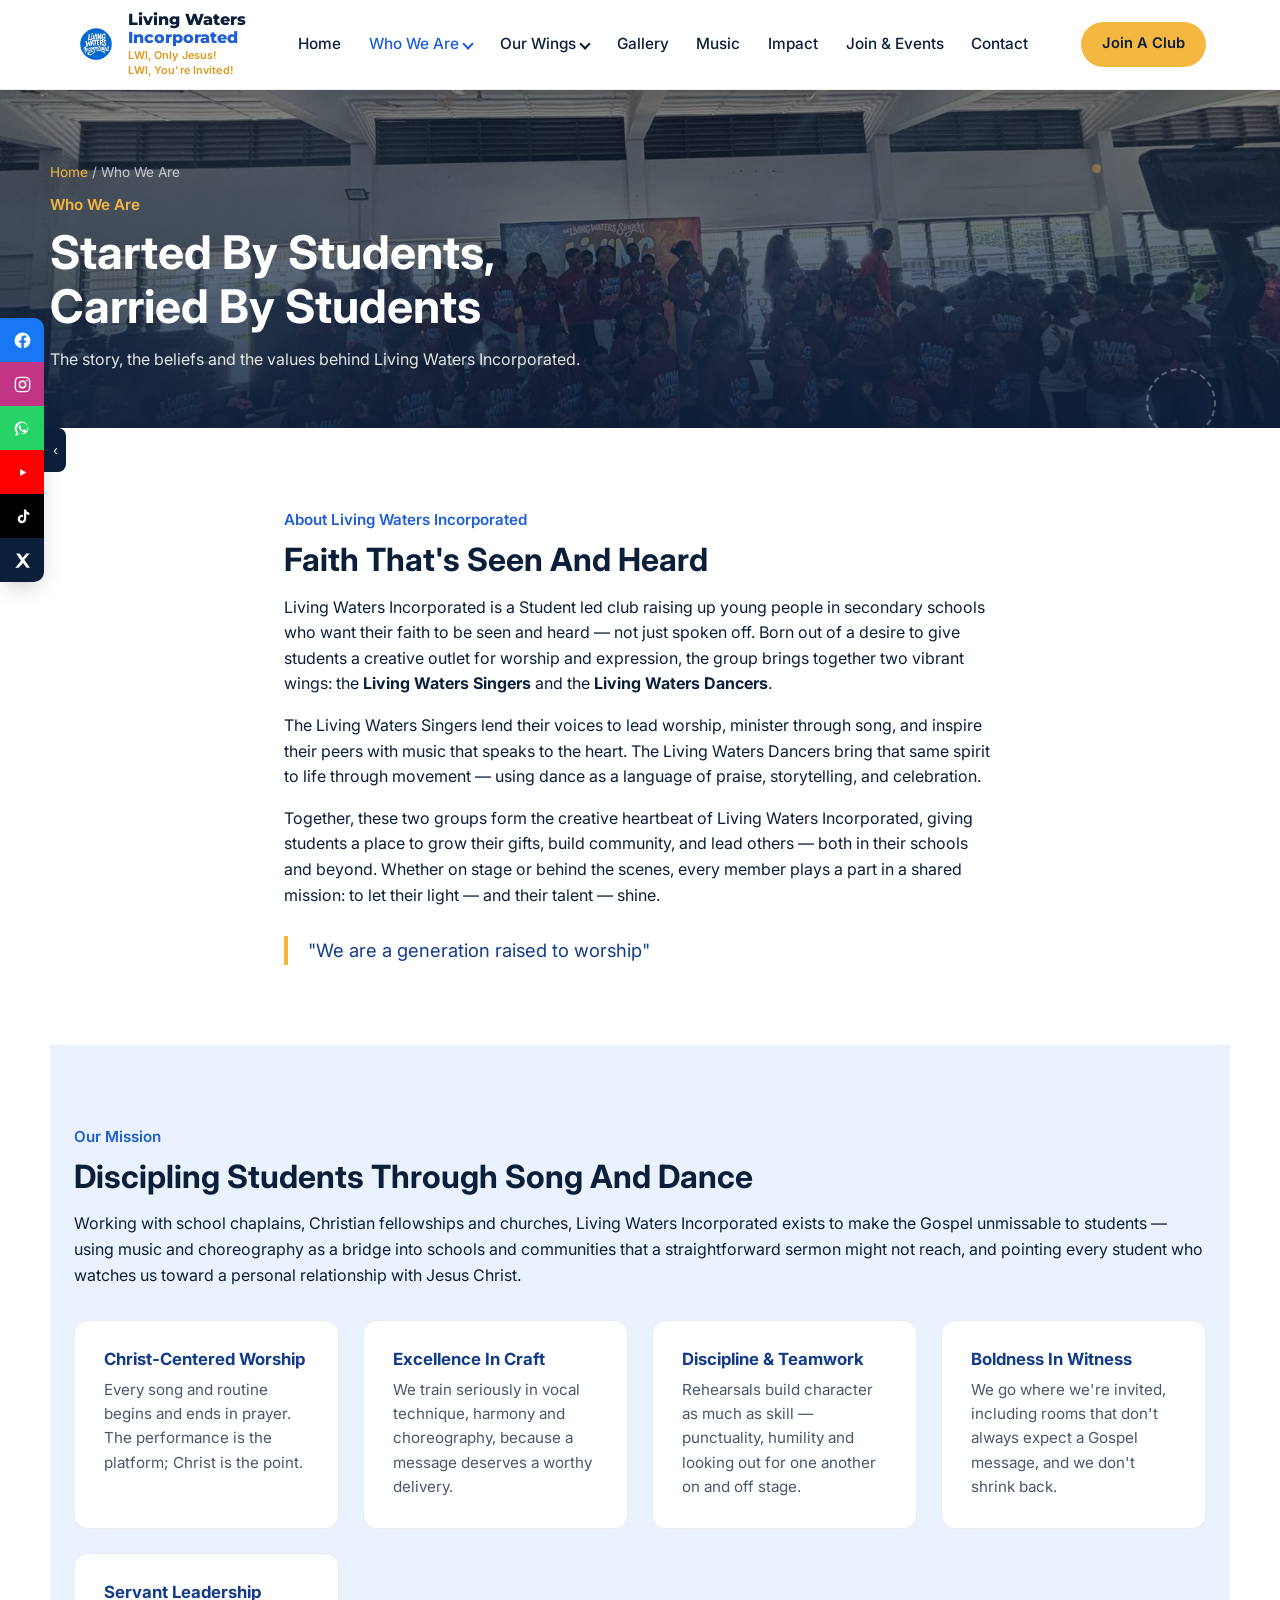
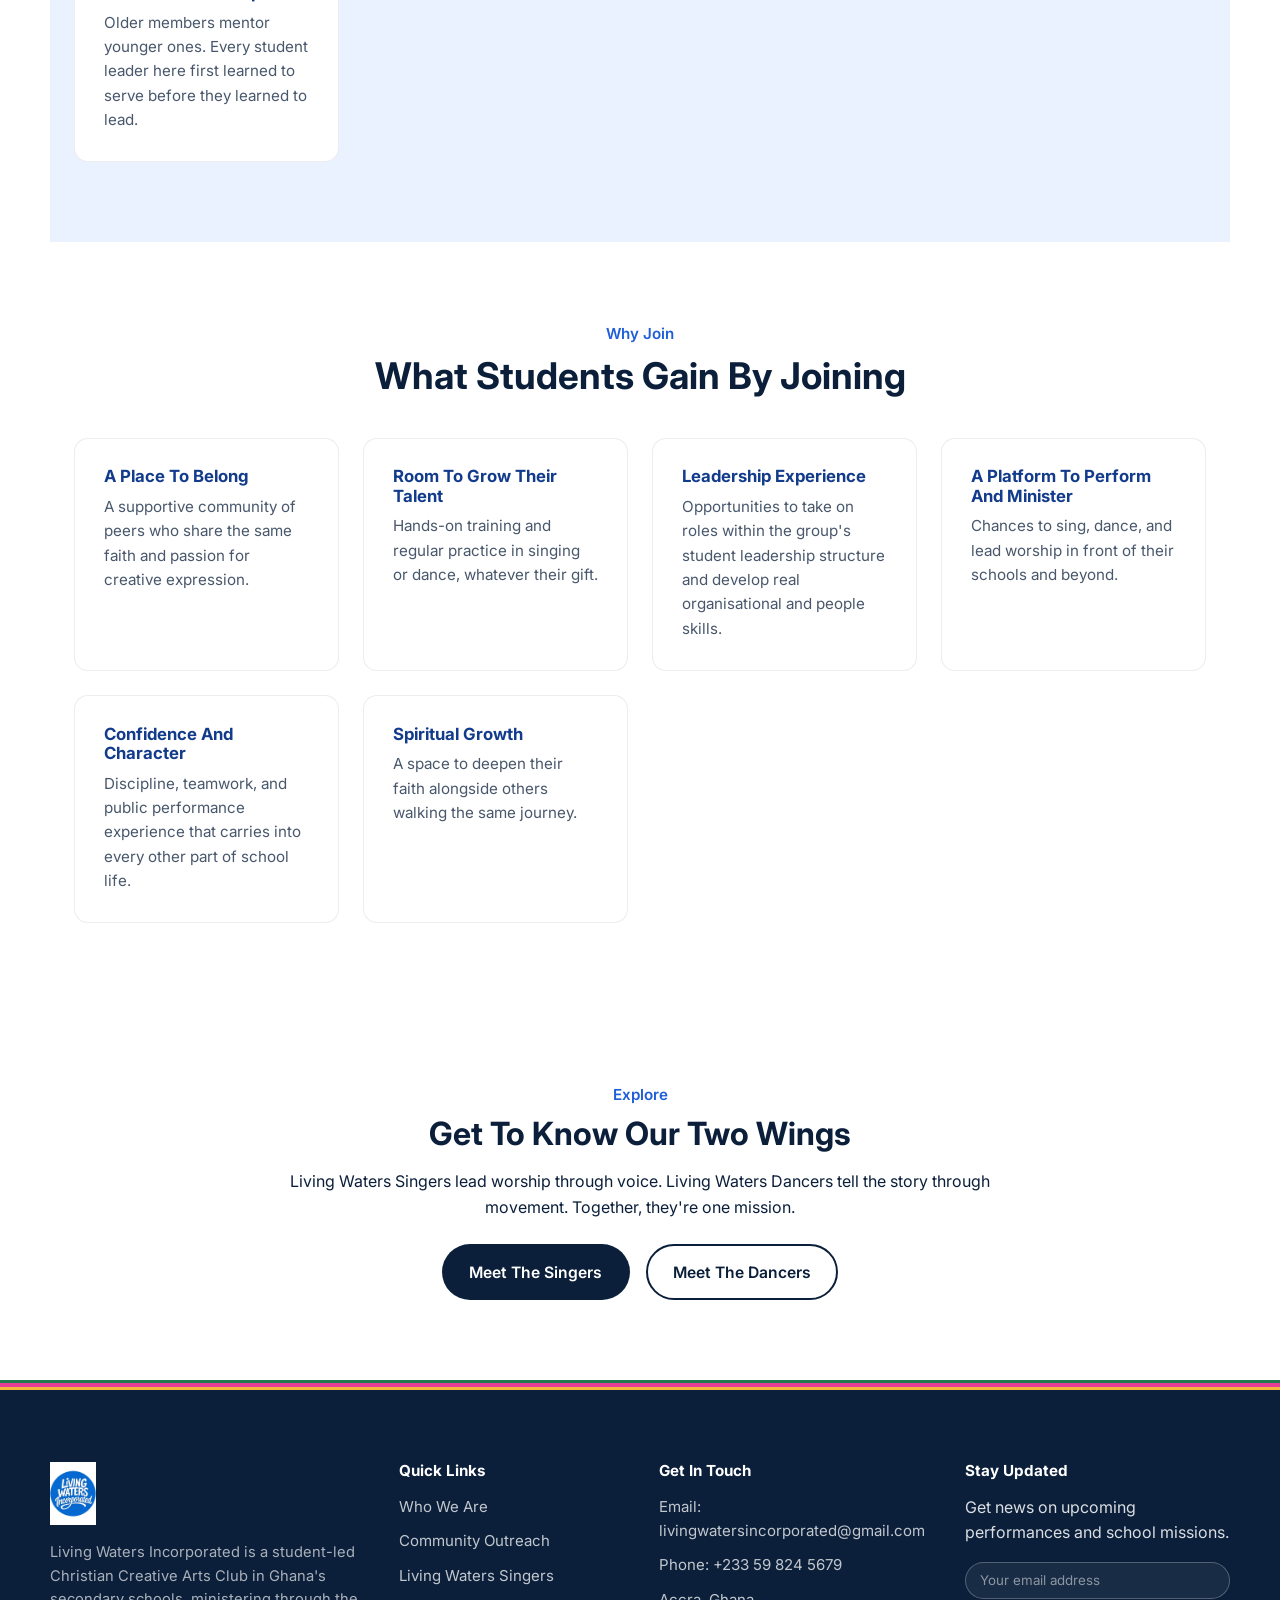
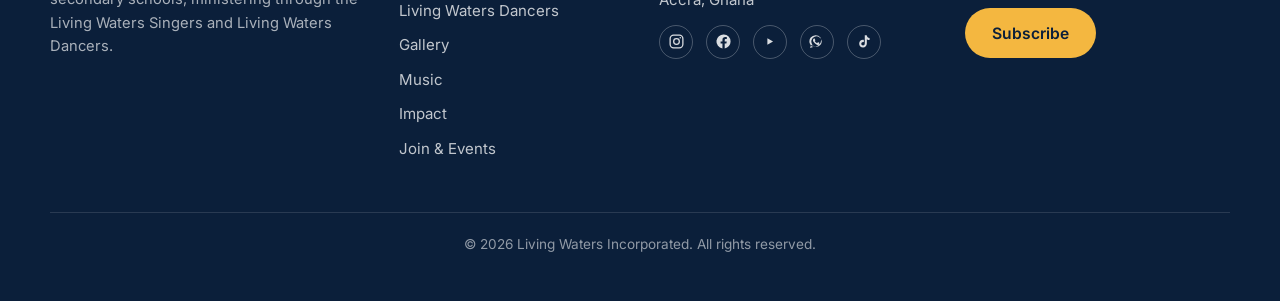
==== commit b892153f: "Add community outreach page, hero music video mix, and merge Good Shepherd into community recaps - N" ====
--- a/about.html
+++ b/about.html
@@ -5,7 +5,12 @@
 <meta name="viewport" content="width=device-width, initial-scale=1.0">
 <title>Who We Are — Living Waters Incorporated</title>
 <meta name="description" content="The story, beliefs and values behind Living Waters Incorporated.">
-<link rel="icon" href="assets/img/logo.png">
+<link rel="icon" href="/favicon.ico" sizes="any">
+<link rel="icon" type="image/png" sizes="32x32" href="/favicon-32x32.png">
+<link rel="icon" type="image/png" sizes="16x16" href="/favicon-16x16.png">
+<link rel="apple-touch-icon" sizes="180x180" href="/apple-touch-icon.png">
+<link rel="manifest" href="/site.webmanifest">
+<meta name="theme-color" content="#1E5FD8">
 <link rel="preconnect" href="https://fonts.googleapis.com">
 <link href="https://fonts.googleapis.com/css2?family=Inter:wght@400;500;600;700;800&family=Montserrat:wght@700;800;900&display=swap" rel="stylesheet">
 <link rel="stylesheet" href="css/style.css">
@@ -26,7 +31,15 @@
 
     <nav class="main-nav" id="main-nav">
       <a href="/">Home</a>
-      <a href="/about" aria-current="page">Who We Are</a>
+      <div class="has-dropdown">
+        <button class="dropdown-toggle" type="button" aria-haspopup="true" aria-expanded="false" aria-current="page">
+          Who We Are <span class="caret"></span>
+        </button>
+        <div class="dropdown">
+          <a href="/about">About Us</a>
+          <a href="/community">Community Outreach</a>
+        </div>
+      </div>
       <div class="has-dropdown">
         <button class="dropdown-toggle" type="button" aria-haspopup="true" aria-expanded="false">
           Our Wings <span class="caret"></span>
@@ -176,6 +189,7 @@
     <div class="footer-links">
       <h4>Quick Links</h4>
       <a href="/about">Who We Are</a>
+      <a href="/community">Community Outreach</a>
       <a href="/singers">Living Waters Singers</a>
       <a href="/dancers">Living Waters Dancers</a>
       <a href="/gallery">Gallery</a>
--- a/css/style.css
+++ b/css/style.css
@@ -535,7 +535,6 @@
   position: relative;
   display: block;
   width: 100%;
-  aspect-ratio: 2 / 3;
   border: none;
   padding: 0;
 }
@@ -761,7 +760,9 @@
   font-size: clamp(1.1rem, 2.6vw, 1.6rem);
   color: var(--white);
   text-shadow: 0 2px 12px rgba(11,31,58,0.6);
-}
+  transition: opacity 250ms ease;
+}
+.hs-caption-title.is-swapping { opacity: 0; }
 
 .hs-scrim {
   position: absolute;
@@ -1147,6 +1148,22 @@
 }
 
 .scrub-progress { display: none; }
+
+/* ---------- Recap grid (event photo/video recap) ---------- */
+.recap-grid {
+  display: grid;
+  grid-template-columns: repeat(auto-fill, minmax(150px, 1fr));
+  gap: 0.7em;
+  margin-top: 1.8em;
+}
+.recap-grid .gallery-item { aspect-ratio: 1 / 1; }
+.recap-heading {
+  margin-top: 2.5em;
+  padding-top: 2.2em;
+  border-top: 1px solid rgba(11,31,58,0.1);
+}
+.recap-heading h3 { font-size: 1.2rem; margin: 0 0 0.2em; }
+.recap-heading p { margin: 0; color: rgba(11,31,58,0.65); font-size: 0.92rem; }
 
 @media (min-width: 781px) {
   .scrub-sticky {
@@ -1486,3 +1503,79 @@
   .hs-arrows-group { right: 1em; bottom: 1.2em; gap: 0.6em; }
   .float-ring { display: none; }
 }
+
+
+/* ---------- Wing social links (singers / dancers pages) ---------- */
+.wing-social {
+  display: flex;
+  flex-wrap: wrap;
+  align-items: center;
+  gap: 0.6em;
+  margin-top: 1.4em;
+}
+.wing-social-label { font-weight: 600; font-size: 0.9rem; color: rgba(11,31,58,0.7); margin-right: 0.2em; }
+.wing-social-link {
+  display: inline-flex;
+  align-items: center;
+  gap: 0.5em;
+  padding: 0.5em 1em;
+  border-radius: 999px;
+  border: 1.5px solid var(--blue);
+  color: var(--blue);
+  font-weight: 600;
+  font-size: 0.9rem;
+  text-decoration: none;
+  transition: background var(--transition), color var(--transition);
+}
+.wing-social-link svg { width: 18px; height: 18px; }
+.wing-social-link:hover { background: var(--blue); color: var(--white); }
+
+
+/* ---------- News band (homepage) ---------- */
+.news {
+  background: linear-gradient(135deg, var(--ink) 0%, var(--blue-deep) 100%);
+  color: var(--white);
+  padding: 4.5em 1.5em;
+}
+.news-inner { max-width: var(--max-width); margin: 0 auto; text-align: center; }
+.news-copy { max-width: 720px; margin: 0 auto; }
+.news-badge {
+  display: inline-block;
+  background: var(--gold);
+  color: var(--ink);
+  font-weight: 800;
+  font-size: 0.75rem;
+  letter-spacing: 0.06em;
+  text-transform: uppercase;
+  padding: 0.35em 0.9em;
+  border-radius: 999px;
+  margin-bottom: 1em;
+}
+.news .kicker { color: var(--gold); }
+.news h2 { color: var(--white); font-size: clamp(1.7rem, 3.6vw, 2.5rem); margin: 0 0 0.5em; }
+.news p { color: rgba(255,255,255,0.85); }
+.news-videos {
+  display: grid;
+  grid-template-columns: repeat(2, 1fr);
+  gap: 1.5em;
+  margin-top: 2.2em;
+}
+.news-video {
+  position: relative;
+  aspect-ratio: 16 / 9;
+  border-radius: 14px;
+  overflow: hidden;
+  background: #000;
+  box-shadow: 0 24px 50px -20px rgba(0,0,0,0.6);
+}
+.news-video iframe { position: absolute; inset: 0; width: 100%; height: 100%; border: 0; }
+.news-actions { display: flex; flex-wrap: wrap; justify-content: center; gap: 0.8em; margin-top: 2em; }
+@media (max-width: 760px) {
+  .news-videos { grid-template-columns: 1fr; }
+}
+
+/* School recap navigation */
+.recap-nav{display:flex;flex-wrap:wrap;justify-content:center;gap:.6em;margin:2em 0 0}
+.recap-nav a{padding:.5em 1.1em;border-radius:999px;background:var(--sky);color:var(--blue-deep);font-weight:600;font-size:.9rem;text-decoration:none;border:1px solid rgba(30,95,216,.25);transition:var(--transition)}
+.recap-nav a:hover{background:var(--blue);color:var(--white)}
+.recap-heading{scroll-margin-top:90px}
